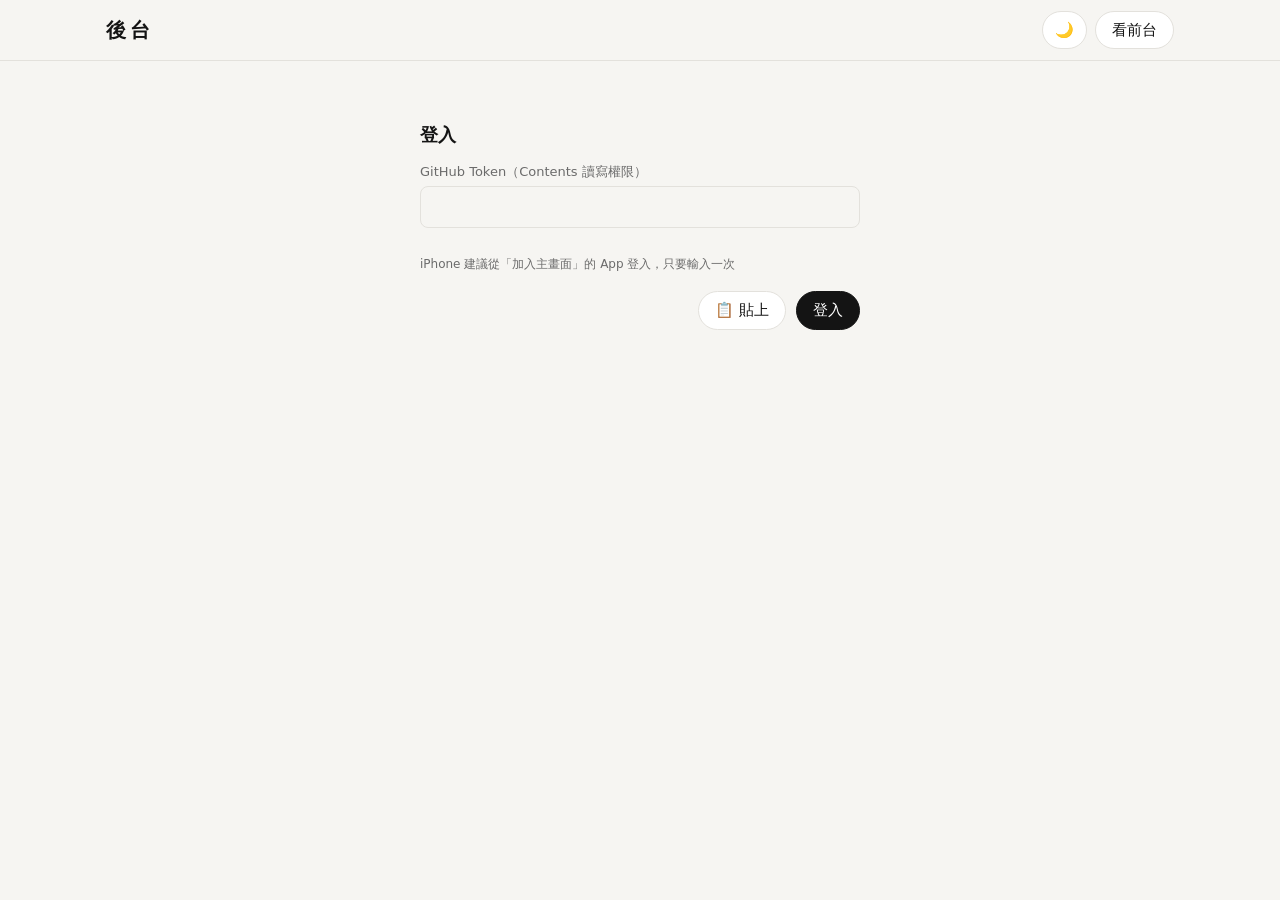
==== admin.html @ f92961e0 "後台設定加「複製 Token」按鈕，方便手機登入 Co-Authored-By: Claude Opus 5.5 <noreply@anthropic.com> Claude-Session: htt" ====
<!doctype html>
<html lang="zh-Hant"><head><meta charset="utf-8"><meta name="viewport" content="width=device-width,initial-scale=1">
<meta name="robots" content="noindex"><title>HYPE 後台</title>
<meta name="theme-color" content="#141414"><meta name="apple-mobile-web-app-capable" content="yes"><meta name="mobile-web-app-capable" content="yes"><meta name="apple-mobile-web-app-status-bar-style" content="black">
<meta name="apple-mobile-web-app-title" content="HYPE後台"><link rel="manifest" href="admin.webmanifest"><link rel="apple-touch-icon" href="admin-180.png"><link rel="icon" href="admin-192.png">
<script src="theme.js"></script><link rel="stylesheet" href="style.css"></head>
<body>
<header><div class="wrap">
  <div class="top"><h1>後台</h1>
    <div style="display:flex;gap:8px;flex-wrap:wrap;justify-content:flex-end"><button class="themeBtn" type="button">🌙</button><a class="btn" href="./" target="_blank">看前台</a><button id="setBtn" hidden>設定</button><button class="pri" id="addBtn" hidden>＋ 發布</button></div>
  </div>
  <div class="tabs" id="tabs" hidden><button data-tab="items" class="on">商品</button><button data-tab="brands">品牌</button><button data-tab="cats">分類</button><button data-tab="sales">銷售紀錄</button><span style="flex:1"></span><button id="csvItems">匯出商品 CSV</button></div>
</div></header>
<main class="wrap">
  <div id="login" class="dlg" style="max-width:480px;margin:40px auto" hidden>
    <h2>登入</h2>
    <label>GitHub Token（Contents 讀寫權限）</label><input id="tok" type="password" autocomplete="off">
    <div class="msg" id="lMsg"></div>
    <div style="font-size:12px;color:var(--mute);margin-top:6px">iPhone 建議從「加入主畫面」的 App 登入，只要輸入一次</div>
    <div class="row"><button type="button" id="pasteBtn">📋 貼上</button><button class="pri" id="loginBtn">登入</button></div>
  </div>
  <section id="pItems"><div class="grid" id="grid"></div><div class="empty" id="empty" hidden>還沒有商品，按「＋ 發布」</div></section>
  <section id="pBrands" hidden></section>
  <section id="pCats" hidden></section>
  <section id="pSales" hidden></section>
</main>
<div class="bar" id="bar" hidden><b id="selN"></b><button data-batch="available">可購買</button><button data-batch="reserved">保留中</button><button data-batch="sold">已售出</button><button data-batch="delete" class="danger">刪除</button><button data-batch="none">取消選取</button></div>

<dialog id="formDlg"><form class="dlg" id="form" method="dialog">
  <h2 id="formTitle">發布商品</h2>
  <label>品牌</label><input id="fBrand" list="brandList" required placeholder="例：Supreme"><datalist id="brandList"></datalist>
  <label>商品名稱</label><input id="fName" required>
  <div class="two">
    <div><label>大分類</label><select id="fGrp"></select></div>
    <div><label>小分類</label><select id="fCat"></select></div>
    <div><label>尺寸</label><input id="fSize" list="sizeList" placeholder="M / US 9 / F"><datalist id="sizeList"></datalist></div>
    <div><label>狀況</label><select id="fCond"></select></div>
    <div><label>狀態</label><select id="fStatus"><option value="available">可購買</option><option value="reserved">保留中</option><option value="sold">已售出</option></select></div>
    <div><label>售價 (NT$)</label><input id="fPrice" type="number" min="0" inputmode="numeric"></div>
    <div><label>原價（有填才顯示折扣）</label><input id="fOrig" type="number" min="0" inputmode="numeric"></div>
    <div><label>庫存數量</label><input id="fQty" type="number" min="0" inputmode="numeric" value="1"></div>
    <div><label>成本（加密，不公開）</label><input id="fCost" type="number" min="0" inputmode="numeric"></div>
  </div>
  <div id="costHint" style="font-size:12px;color:var(--mute)" hidden>到「銷售紀錄」解鎖後才能填成本</div>
  <label style="display:flex;gap:8px;align-items:center;color:var(--fg)"><input type="checkbox" id="fHidden"> 草稿（先不公開，前台看不到）</label>
  <label>描述</label><textarea id="fDesc" placeholder="尺寸細節、購入管道…"></textarea>
  <label>照片（拖曳或用 ← → 排序，第一張為封面）</label><label class="btn" for="fPhotos" style="display:inline-flex;color:var(--fg);margin:0;cursor:pointer">＋ 加照片</label><input id="fPhotos" type="file" accept="image/*" multiple hidden>
  <div class="thumbs" id="thumbs"></div>
  <div class="msg" id="fMsg"></div>
  <div class="row" id="editRow" hidden style="justify-content:flex-start"><button type="button" id="sellBtn">記錄成交</button><button type="button" id="igPost">IG 貼文圖</button><button type="button" id="dup">複製商品</button><button type="button" class="danger" id="del">刪除</button></div>
  <div class="row acts"><button type="button" id="cancel">取消</button><button class="pri" id="save" type="submit">發布</button></div>
</form></dialog>

<dialog id="saleDlg"><form class="dlg" id="saleForm" method="dialog">
  <h2>記錄成交</h2><div id="saleItem" style="font-weight:600"></div>
  <div class="two">
    <div><label>成交單價</label><input id="sPrice" type="number" min="0" required></div>
    <div><label>單件成本</label><input id="sCost" type="number" min="0"></div>
    <div><label>數量</label><input id="sQty" type="number" min="1" value="1" required></div>
    <div><label>日期</label><input id="sDate" type="date" required></div>
  </div>
  <label>買家</label><input id="sBuyer" placeholder="IG / 姓名">
  <label>備註</label><input id="sNote">
  <div class="msg" id="saleMsg"></div>
  <div class="row"><button type="button" id="saleCancel">取消</button><button class="pri" type="submit">儲存</button></div>
</form></dialog>

<dialog id="igDlg"><div class="dlg">
  <h2>IG 圖片</h2><div class="seg" id="igMode" style="margin-bottom:10px"><button type="button" data-m="post" class="on">貼文 4:5</button><button type="button" data-m="story">限動 9:16</button></div><img id="igImg" style="width:100%;max-height:55vh;object-fit:contain;background:#000;border-radius:8px;display:block" alt="">
  <label>文案</label><textarea id="igCap" style="min-height:120px"></textarea>
  <div class="row"><button type="button" id="igCopy">複製文案</button><a class="btn pri" id="igDl" download="post.jpg">下載圖片</a><button type="button" id="igClose">關閉</button></div>
</div></dialog>

<dialog id="sizeEdDlg"><div class="dlg">
  <h2 id="szTitle">尺寸表</h2>
  <div style="font-size:13px;color:var(--mute)">一行一列，用逗號分隔；第一行是標題。<button type="button" id="szTplC" style="padding:2px 10px;font-size:12px">衣服範本</button> <button type="button" id="szTplS" style="padding:2px 10px;font-size:12px">鞋子範本</button></div>
  <textarea id="szText" style="min-height:160px;font-family:ui-monospace,monospace;margin-top:8px"></textarea>
  <label>預覽</label><div id="szPrev" style="overflow-x:auto"></div>
  <div class="msg" id="szMsg"></div>
  <div class="row"><button type="button" id="szCancel">取消</button><button class="pri" id="szSave">儲存</button></div>
</div></dialog>

<dialog id="setDlg"><form class="dlg" id="setForm" method="dialog">
  <h2>網站設定</h2>
  <label>網站名稱</label><input id="sTitle">
  <label>公告橫幅（留空不顯示）</label><input id="sNotice" placeholder="例：本週新到貨！10/20–10/25 暫停出貨">
  <label>購物須知（# 開頭是標題，- 開頭是條列）<button type="button" id="infoTpl" style="padding:2px 10px;font-size:12px;margin-left:6px">套用範本</button></label><textarea id="sInfo" style="min-height:140px" placeholder="留空不顯示"></textarea>
  <label>IG 帳號（不含 @）</label><input id="sIg" placeholder="your_ig">
  <label>LINE（ID、@官方帳號 或 加好友連結）</label><input id="sLine" placeholder="@xxx 或 https://line.me/...">
  <label style="display:flex;gap:8px;align-items:center;color:var(--fg)"><input type="checkbox" id="sWm"> 上傳照片自動加浮水印</label>
  <label>浮水印文字（留空用 @IG帳號）</label><input id="sWmText">
  <label>下單表單：Google 表單「預先填入」連結（商品欄填 ITEM，留空不顯示下單）</label><input id="sForm" placeholder="https://docs.google.com/forms/d/e/.../viewform?usp=pp_url&entry.123=ITEM">
  <label>瀏覽統計 GoatCounter 代碼（<b>代碼</b>.goatcounter.com）</label><input id="sGc" placeholder="hypeshop">
  <div id="gcLink" style="font-size:13px;margin-top:4px"></div>
  <div class="msg" id="sMsg"></div>
  <label>手機登入用</label><div style="display:flex;gap:8px;align-items:center;flex-wrap:wrap"><button type="button" id="copyTok">📋 複製 Token</button><span style="font-size:12px;color:var(--mute)">複製後用 LINE 傳給自己，再貼到手機後台</span></div>
  <div class="row acts"><button type="button" id="logout">登出</button><button type="button" id="sCancel">取消</button><button class="pri" type="submit">儲存</button></div>
</form></dialog>

<script>
const OWNER="910618john",REPO="hype-shop",BRANCH="main",API=`https://api.github.com/repos/${OWNER}/${REPO}/contents/`;
const BASE=new URL("./",location.href).href;
const GROUPS=[{name:"衣服",subs:["上衣","襯衫","帽T / 衛衣","針織 / 毛衣","外套","褲子","短褲"]},{name:"鞋子",subs:["球鞋","靴子","拖鞋 / 涼鞋","皮鞋"]},{name:"飾品",subs:["項鍊","手環","戒指","耳環","手錶"]},{name:"包包",subs:["後背包","側背包","托特包","皮夾"]},{name:"配件",subs:["帽子","皮帶","襪子","其他"]}],CONDS=["全新未拆","全新","近全新","9成新","8成新","7成新以下"],NEWC=["全新未拆","全新"],SIZES=["XS","S","M","L","XL","XXL","F","US 7","US 8","US 9","US 10","US 11"];
const ST={available:"可購買",reserved:"保留中",sold:"已售出"};
const $=id=>document.getElementById(id);
const esc=s=>String(s??"").replace(/[&<>"']/g,c=>({"&":"&amp;","<":"&lt;",">":"&gt;",'"':"&quot;","'":"&#39;"}[c]));
const fmt=n=>n||n===0?"NT$ "+Number(n).toLocaleString():"";
const num=v=>v===""||v==null?null:Number(v);
const status=i=>i.status||(i.sold?"sold":"available");
const ls={get(k){try{return localStorage.getItem(k)||""}catch{return ""}},set(k,v){try{v?localStorage.setItem(k,v):localStorage.removeItem(k)}catch{}}};
let token=ls.get("gh_token"),data={site:{},items:[]},sha=null,editing=null,pending=[],sel=new Set(),tab="items";
let priv=null,privSha=null,privState="none",privKey=null,privSalt=null;

// ---------- GitHub ----------
async function gh(path,opt={}){
  const r=await fetch(API+path+(opt.method?"":"?ref="+BRANCH),{...opt,headers:{Authorization:"Bearer "+token,Accept:"application/vnd.github+json","Content-Type":"application/json"},cache:"no-store"});
  if(!r.ok){const e=new Error((await r.json().catch(()=>({}))).message||r.status);e.status=r.status;throw e}
  return r.json();
}
const bytesB64=b=>{let o="";for(let i=0;i<b.length;i+=8192)o+=String.fromCharCode(...b.subarray(i,i+8192));return btoa(o)};
const b64bytes=s=>Uint8Array.from(atob(s.replace(/\n/g,"")),c=>c.charCodeAt(0));
const b64utf8=s=>bytesB64(new TextEncoder().encode(s));
const utf8b64=s=>new TextDecoder().decode(b64bytes(s));
function blobB64(b){return new Promise(res=>{const r=new FileReader();r.onload=()=>res(r.result.split(",")[1]);r.readAsDataURL(b)})}
async function shaOf(path){try{return (await gh(path)).sha}catch{return null}}
async function putFile(path,content,msg){const s=await shaOf(path);return gh(path,{method:"PUT",body:JSON.stringify({message:msg,content,branch:BRANCH,...(s?{sha:s}:{})})})}
async function delFile(path){const s=await shaOf(path);if(s)await gh(path,{method:"DELETE",body:JSON.stringify({message:"刪除 "+path,sha:s,branch:BRANCH})}).catch(()=>{})}
const inUse=p=>data.items.some(i=>(i.photos||[]).includes(p))||Object.values(data.site.logos||{}).includes(p);
async function cleanup(paths){for(const p of paths)if(!inUse(p))await delFile(p)}

async function load(){const f=await gh("data.json");sha=f.sha;data=JSON.parse(utf8b64(f.content));data.site??={};data.items??=[];render()}
async function save(msg){
  try{const r=await gh("data.json",{method:"PUT",body:JSON.stringify({message:msg,content:b64utf8(JSON.stringify(data,null,2)),sha,branch:BRANCH})});sha=r.content.sha;render()}
  catch(e){if(e.status===409){await load();throw new Error("資料已被其他裝置更新，已重新載入，請再操作一次")}throw e}
}

// ---------- 加密的銷售資料 (private.json) ----------
async function deriveKey(pass,salt){const k=await crypto.subtle.importKey("raw",new TextEncoder().encode(pass),"PBKDF2",false,["deriveKey"]);
  return crypto.subtle.deriveKey({name:"PBKDF2",salt,iterations:200000,hash:"SHA-256"},k,{name:"AES-GCM",length:256},false,["encrypt","decrypt"])}
async function loadPriv(){
  try{const f=await gh("private.json");privSha=f.sha;const env=JSON.parse(utf8b64(f.content));privSalt=b64bytes(env.salt);privState="locked";window._env=env;
    const p=ls.get("hs_pass");if(p)await unlock(p,env).catch(()=>ls.set("hs_pass",""))}
  catch(e){if(e.status===404)privState="none";else throw e}
}
async function unlock(pass,env=window._env){
  const key=await deriveKey(pass,b64bytes(env.salt));
  const pt=await crypto.subtle.decrypt({name:"AES-GCM",iv:b64bytes(env.iv)},key,b64bytes(env.ct)).catch(()=>{throw new Error("密碼錯誤")});
  priv=JSON.parse(new TextDecoder().decode(pt));priv.costs??={};priv.sales??=[];privKey=key;privState="open";ls.set("hs_pass",pass);
}
async function savePriv(msg){
  const iv=crypto.getRandomValues(new Uint8Array(12)),ct=new Uint8Array(await crypto.subtle.encrypt({name:"AES-GCM",iv},privKey,new TextEncoder().encode(JSON.stringify(priv))));
  const env={v:1,salt:bytesB64(privSalt),iv:bytesB64(iv),ct:bytesB64(ct)};window._env=env;
  try{const r=await gh("private.json",{method:"PUT",body:JSON.stringify({message:msg,content:b64utf8(JSON.stringify(env)),branch:BRANCH,...(privSha?{sha:privSha}:{})})});privSha=r.content.sha}
  catch(e){if(e.status===409){await loadPriv();throw new Error("銷售資料已被其他裝置更新，已重新載入，請再操作一次")}throw e}
}
async function createPriv(pass){privSalt=crypto.getRandomValues(new Uint8Array(16));privKey=await deriveKey(pass,privSalt);priv={costs:{},sales:[]};privState="open";ls.set("hs_pass",pass);await savePriv("建立加密銷售資料")}

// ---------- 商品頁 (SEO + 分享預覽) / sitemap ----------
function productPage(i){
  const s=status(i),title=`${i.brand} ${i.name}`,siteT=data.site.title||"HYPE",url=BASE+"p/"+i.id+".html",img=i.photos?.[0]?BASE+i.photos[0]:"";
  const d=[s!=="available"?ST[s]:"",fmt(i.price),i.size,i.condition].filter(Boolean).join(" · ")+(i.desc?" — "+i.desc.slice(0,120):"");
  const ld={"@context":"https://schema.org","@type":"Product",name:title,brand:{"@type":"Brand",name:i.brand},image:(i.photos||[]).map(p=>BASE+p),description:i.desc||title,url,
    ...(i.price!=null?{offers:{"@type":"Offer",price:i.price,priceCurrency:"TWD",availability:"https://schema.org/"+(s==="sold"?"SoldOut":"InStock"),itemCondition:"https://schema.org/"+(NEWC.includes(i.condition)?"NewCondition":"UsedCondition"),url}}:{})};
  const go=`../#${i.id}`;
  return `<!doctype html><html lang="zh-Hant"><head><meta charset="utf-8"><meta name="viewport" content="width=device-width,initial-scale=1">
<title>${esc(title)} | ${esc(siteT)}</title><meta name="description" content="${esc(d)}"><link rel="canonical" href="${esc(url)}">
<meta property="og:title" content="${esc(title)}"><meta property="og:description" content="${esc(d)}"><meta property="og:type" content="product"><meta property="og:url" content="${esc(url)}">
${img?`<meta property="og:image" content="${esc(img)}"><meta name="twitter:card" content="summary_large_image">`:""}
<script type="application/ld+json">${JSON.stringify(ld).replace(/</g,"\\u003c")}<\/script><script src="../theme.js"><\/script><link rel="stylesheet" href="../style.css"></head>
<body><header><div class="wrap"><div class="top"><h1><a href="../" style="text-decoration:none">${esc(siteT)}</a></h1><span style="display:flex;gap:8px"><button class="themeBtn" type="button">🌙</button><a class="btn pri" href="${go}">查看 / 詢問</a></span></div></div></header>
<main class="wrap" style="max-width:640px;padding:20px 16px 60px"><div class="brand">${esc(i.brand)}${s!=="available"?` · <span style="color:var(--danger)">${ST[s]}</span>`:""}</div>
<h2 style="margin:4px 0">${esc(i.name)}</h2><div class="price">${fmt(i.price)}${i.origPrice>i.price?`<span class="orig">${fmt(i.origPrice)}</span>`:""}</div>
<div class="tags">${[i.condition,i.size,i.group,i.category].filter(Boolean).map(x=>`<span class="tag">${esc(x)}</span>`).join("")}</div>
<p class="desc">${esc(i.desc)}</p>${(i.photos||[]).map(p=>`<img src="../${esc(p)}" alt="${esc(title)}" loading="lazy" style="width:100%;border-radius:12px;margin-top:12px;display:block">`).join("")}
<div class="row" style="justify-content:flex-start"><a class="btn pri" href="${go}">查看 / 詢問</a><a class="btn" href="../">更多商品</a></div></main></body></html>`;
}
const writePage=i=>i.hidden?delFile("p/"+i.id+".html"):putFile("p/"+i.id+".html",b64utf8(productPage(i)),"商品頁："+i.name).catch(()=>{});
const writeSitemap=()=>putFile("sitemap.xml",b64utf8(`<?xml version="1.0" encoding="UTF-8"?>\n<urlset xmlns="http://www.sitemaps.org/schemas/sitemap/0.9">\n<url><loc>${BASE}</loc></url>\n${data.items.filter(i=>!i.hidden).map(i=>`<url><loc>${BASE}p/${i.id}.html</loc></url>`).join("\n")}\n</urlset>\n`),"更新 sitemap").catch(()=>{});

// ---------- 商品列表 ----------
function render(){
  const items=[...data.items].sort((a,b)=>(b.createdAt||0)-(a.createdAt||0));
  $("brandList").innerHTML=allBrands().map(b=>`<option value="${esc(b)}">`).join("");
  $("sizeList").innerHTML=[...new Set([...SIZES,...items.map(i=>i.size).filter(Boolean)])].map(s=>`<option value="${esc(s)}">`).join("");
  $("grid").innerHTML=items.map(i=>{const s=status(i);return `<div class="card${s==="sold"?" sold":""}" data-id="${esc(i.id)}">
    ${i.photos?.[0]?`<img class="ph" loading="lazy" src="${esc(i.photos[0])}" alt="">`:`<div class="ph"></div>`}
    <input type="checkbox" class="chk" data-chk="${esc(i.id)}"${sel.has(i.id)?" checked":""}>
    <div class="badges">${i.hidden?`<span class="badge" style="background:#6b6b6b">草稿</span>`:""}${s==="sold"?`<span class="badge">SOLD</span>`:s==="reserved"?`<span class="badge reserved">保留中</span>`:""}</div>
    <div class="meta"><div class="brand">${esc(i.brand)}</div><div class="name">${esc(i.name)}</div><div class="price">${fmt(i.price)}${i.qty>1?` <span class="stock">×${i.qty}</span>`:""}</div>
    <select data-st="${esc(i.id)}">${Object.entries(ST).map(([k,v])=>`<option value="${k}"${k===s?" selected":""}>${v}</option>`).join("")}</select></div></div>`}).join("");
  $("empty").hidden=items.length>0;
  for(const id of sel)if(!data.items.some(i=>i.id===id))sel.delete(id);
  $("bar").hidden=!sel.size||tab!=="items";$("selN").textContent=`已選 ${sel.size} 件`;
  if(tab==="sales")renderSales();if(tab==="brands")renderBrands();if(tab==="cats")renderCats();
}
$("grid").onclick=e=>{if(e.target.closest("select,.chk"))return;const c=e.target.closest(".card");if(c)openForm(data.items.find(i=>i.id===c.dataset.id))};
$("grid").onchange=async e=>{
  const c=e.target.closest("[data-chk]");if(c){c.checked?sel.add(c.dataset.chk):sel.delete(c.dataset.chk);render();return}
  const sl=e.target.closest("[data-st]");if(!sl)return;const it=data.items.find(i=>i.id===sl.dataset.st),old=status(it);
  sl.disabled=true;it.status=sl.value;delete it.sold;
  try{await save(ST[it.status]+"："+it.name);writePage(it)}catch(err){it.status=old;alert(err.message);render()}
};
$("bar").onclick=async e=>{
  const a=e.target.dataset.batch;if(!a)return;if(a==="none"){sel.clear();render();return}
  const list=data.items.filter(i=>sel.has(i.id));if(!list.length)return;
  if(a==="delete"){if(!confirm(`確定刪除 ${list.length} 件商品？`))return;data.items=data.items.filter(i=>!sel.has(i.id))}
  else list.forEach(i=>{i.status=a;delete i.sold});
  $("bar").querySelectorAll("button").forEach(b=>b.disabled=true);
  try{await save(`批次${a==="delete"?"刪除":ST[a]}：${list.length} 件`);sel.clear();render();
    if(a==="delete"){for(const i of list)await delFile("p/"+i.id+".html");await cleanup(list.flatMap(i=>i.photos||[]));await writeSitemap()}else for(const i of list)await writePage(i)}
  catch(err){alert(err.message);await load()}
  $("bar").querySelectorAll("button").forEach(b=>b.disabled=false);
};

// ---------- 商品表單 ----------
function openForm(it,asCopy=false){
  editing=asCopy?null:it||null;$("formTitle").textContent=asCopy?"複製商品":it?"編輯商品":"發布商品";$("save").textContent=editing?"儲存":"發布";$("editRow").hidden=!editing;
  const opt=(l,v)=>`<option value="">—</option>`+[...l,...(v&&!l.includes(v)?[v]:[])].map(c=>`<option value="${esc(c)}">${esc(c)}</option>`).join("");
  $("fGrp").innerHTML=opt(groups().map(g=>g.name),it?.group);$("fGrp").value=it?groupOf(it):"";fillSubs(it?.category);$("fCond").innerHTML=opt(CONDS,it?.condition);
  $("fBrand").value=it?.brand||"";$("fName").value=it?.name||"";$("fSize").value=asCopy?"":it?.size||"";
  $("fCond").value=it?.condition||"";$("fPrice").value=it?.price??"";$("fOrig").value=it?.origPrice??"";$("fQty").value=asCopy?1:it?.qty??1;
  $("fStatus").value=asCopy?"available":it?status(it):"available";$("fDesc").value=it?.desc||"";$("fHidden").checked=!!it?.hidden&&!asCopy;
  const open=privState==="open";$("fCost").disabled=!open;$("costHint").hidden=open;$("fCost").value=open&&it?priv.costs[it.id]??"":"";
  pending=(it?.photos||[]).map(p=>({path:p,url:p}));$("fPhotos").value="";$("fMsg").textContent=asCopy?"已複製，請修改尺寸等資料後發布":"";drawThumbs();
  if(!$("formDlg").open)$("formDlg").showModal();
}
function drawThumbs(){$("thumbs").innerHTML=pending.map((p,k)=>`<div draggable="true" data-k="${k}"><img src="${esc(p.url)}">${k===0?`<span class="cover">封面</span>`:""}<b data-x="${k}">×</b><div class="ctl"><i data-m="${k},-1">←</i><i data-m="${k},1">→</i></div></div>`).join("")}
function move(from,to){if(to<0||to>=pending.length||from===to)return;pending.splice(to,0,pending.splice(from,1)[0]);drawThumbs()}
$("thumbs").onclick=e=>{const x=e.target.dataset.x,m=e.target.dataset.m;if(x!=null){pending.splice(+x,1);drawThumbs()}if(m){const[k,d]=m.split(",").map(Number);move(k,k+d)}};
let dragK=null;
$("thumbs").ondragstart=e=>{const d=e.target.closest("[data-k]");if(d){dragK=+d.dataset.k;d.classList.add("drag")}};
$("thumbs").ondragover=e=>e.preventDefault();
$("thumbs").ondrop=e=>{e.preventDefault();const d=e.target.closest("[data-k]");if(d&&dragK!=null)move(dragK,+d.dataset.k);dragK=null};
$("thumbs").ondragend=()=>{dragK=null;drawThumbs()};
$("addBtn").onclick=()=>openForm();
$("cancel").onclick=()=>$("formDlg").close();
$("dup").onclick=()=>openForm(editing,true);

function shrink(file,{max=1600,type="image/jpeg",wm=""}={}){return new Promise(res=>{
  const img=new Image(),u=URL.createObjectURL(file);
  img.onload=()=>{const s=Math.min(1,max/Math.max(img.width,img.height)),c=document.createElement("canvas"),x=c.getContext("2d");
    c.width=Math.round(img.width*s);c.height=Math.round(img.height*s);x.drawImage(img,0,0,c.width,c.height);
    if(wm){const f=Math.max(16,Math.round(c.width*0.035));x.font=`700 ${f}px system-ui,sans-serif`;x.textAlign="center";x.textBaseline="bottom";
      x.shadowColor="rgba(0,0,0,.6)";x.shadowBlur=f/4;x.fillStyle="rgba(255,255,255,.85)";x.fillText(wm,c.width/2,c.height-f*.6)}
    URL.revokeObjectURL(u);c.toBlob(b=>res(b),type,.85)};
  img.onerror=()=>{URL.revokeObjectURL(u);res(null)};img.src=u;})}
const wmText=()=>data.site.watermark===false?"":(data.site.wmText||(data.site.ig?"@"+data.site.ig:""));
async function uploadImg(blob,prefix,ext){const path=`img/${prefix}${Date.now()}-${Math.random().toString(36).slice(2,8)}.${ext}`;
  await gh(path,{method:"PUT",body:JSON.stringify({message:"上傳圖片",content:await blobB64(blob),branch:BRANCH})});return path}

$("fPhotos").onchange=async e=>{
  const files=[...e.target.files];if(!files.length)return;$("save").disabled=true;let n=0;
  for(const f of files){
    $("fMsg").textContent=`上傳中 ${++n}/${files.length}…`;
    const b=await shrink(f,{wm:wmText()});if(!b){$("fMsg").textContent="無法讀取：「"+f.name+"」";continue}
    try{const path=await uploadImg(b,"","jpg");pending.push({path,url:URL.createObjectURL(b)});drawThumbs()}
    catch(err){$("fMsg").textContent="上傳失敗："+err.message}
  }
  if($("fMsg").textContent.startsWith("上傳中"))$("fMsg").textContent="";$("save").disabled=false;e.target.value="";
};

$("form").onsubmit=async e=>{
  e.preventDefault();
  const v={brand:$("fBrand").value.trim(),name:$("fName").value.trim(),group:$("fGrp").value,category:$("fCat").value,size:$("fSize").value.trim(),condition:$("fCond").value,
    price:num($("fPrice").value),origPrice:num($("fOrig").value),qty:num($("fQty").value)??1,status:$("fStatus").value,desc:$("fDesc").value.trim(),photos:pending.map(p=>p.path),hidden:$("fHidden").checked};
  if(!v.brand||!v.name)return;$("save").disabled=true;$("fMsg").textContent="儲存中…";
  const removed=(editing?.photos||[]).filter(p=>!v.photos.includes(p)),isNewItem=!editing,wasHidden=!!editing?.hidden;let it=editing;
  try{
    if(it){Object.assign(it,v);delete it.sold}else{it={id:Date.now().toString(36),createdAt:Date.now(),...v};data.items.push(it)}
    data.site.brands=allBrands();
    await save((editing?"編輯：":"發布：")+v.name);
    if(privState==="open"){const c=num($("fCost").value);if((priv.costs[it.id]??null)!==c){c==null?delete priv.costs[it.id]:priv.costs[it.id]=c;await savePriv("更新成本")}}
    $("formDlg").close();await writePage(it);if(isNewItem||wasHidden!==!!it.hidden)await writeSitemap();await cleanup(removed);
  }catch(err){$("fMsg").textContent="儲存失敗："+err.message}
  $("save").disabled=false;
};
$("del").onclick=async()=>{
  if(!editing||!confirm("確定刪除「"+editing.name+"」？"))return;
  const it=editing;data.items=data.items.filter(i=>i!==it);
  try{await save("刪除："+it.name);$("formDlg").close();await delFile("p/"+it.id+".html");await cleanup(it.photos||[]);await writeSitemap()}
  catch(err){data.items.push(it);$("fMsg").textContent="刪除失敗："+err.message}
};

// ---------- 記錄成交 ----------
let saleFor=null;
$("sellBtn").onclick=()=>{
  if(privState!=="open"){alert("請先到「銷售紀錄」"+(privState==="none"?"設定密碼":"輸入密碼解鎖"));$("formDlg").close();setTab("sales");return}
  saleFor=editing;$("saleItem").textContent=`${saleFor.brand} ${saleFor.name}${saleFor.size?" / "+saleFor.size:""}`;
  $("sPrice").value=saleFor.price??"";$("sCost").value=priv.costs[saleFor.id]??"";$("sQty").value=1;$("sQty").max=Math.max(1,saleFor.qty??1);
  $("sDate").value=new Date(Date.now()-new Date().getTimezoneOffset()*6e4).toISOString().slice(0,10);$("sBuyer").value=$("sNote").value="";$("saleMsg").textContent="";$("saleDlg").showModal();
};
$("saleCancel").onclick=()=>$("saleDlg").close();
$("saleForm").onsubmit=async e=>{
  e.preventDefault();const it=saleFor,q=Math.max(1,num($("sQty").value)||1);
  const rec={id:Date.now().toString(36),itemId:it.id,brand:it.brand,name:it.name,size:it.size||"",qty:q,price:num($("sPrice").value)||0,cost:num($("sCost").value),date:$("sDate").value,buyer:$("sBuyer").value.trim(),note:$("sNote").value.trim()};
  try{priv.sales.push(rec);if(rec.cost!=null&&priv.costs[it.id]==null)priv.costs[it.id]=rec.cost;await savePriv("成交："+it.name)}
  catch(err){priv.sales.pop();$("saleMsg").textContent=err.message;return}
  it.qty=Math.max(0,(it.qty??1)-q);if(it.qty===0){it.status="sold";delete it.sold}
  try{await save("成交："+it.name);await writePage(it)}catch(err){alert("成交已記錄，但更新庫存失敗："+err.message)}
  $("saleDlg").close();$("formDlg").close();
};

// ---------- 銷售紀錄頁 ----------
function setTab(t){tab=t;$("tabs").querySelectorAll("[data-tab]").forEach(b=>b.classList.toggle("on",b.dataset.tab===t));$("pItems").hidden=t!=="items";$("pBrands").hidden=t!=="brands";$("pCats").hidden=t!=="cats";$("pSales").hidden=t!=="sales";render()}
$("tabs").onclick=e=>{const t=e.target.dataset.tab;if(t)setTab(t)};
function renderSales(){
  const P=$("pSales");
  if(privState==="none"){P.innerHTML=`<div class="panel" style="max-width:480px"><h2 style="margin-top:0">設定銷售紀錄密碼</h2><p style="color:var(--mute);font-size:14px">成本、成交價、買家資料會用這組密碼加密後才存到 GitHub。<b>忘記密碼就無法打開</b>，請記好。</p>
    <label>密碼</label><input type="password" id="pw1"><label>再輸入一次</label><input type="password" id="pw2"><div class="msg" id="pwMsg"></div><div class="row"><button class="pri" id="pwSet">建立</button></div></div>`;
    $("pwSet").onclick=async()=>{const a=$("pw1").value,b=$("pw2").value;if(a.length<6)return $("pwMsg").textContent="至少 6 個字";if(a!==b)return $("pwMsg").textContent="兩次密碼不同";
      $("pwSet").disabled=true;try{await createPriv(a);render()}catch(err){$("pwMsg").textContent=err.message;$("pwSet").disabled=false}};return}
  if(privState==="locked"){P.innerHTML=`<div class="panel" style="max-width:480px"><h2 style="margin-top:0">解鎖銷售紀錄</h2><label>密碼</label><input type="password" id="pw1"><div class="msg" id="pwMsg"></div><div class="row"><button class="pri" id="pwGo">解鎖</button></div></div>`;
    $("pwGo").onclick=async()=>{try{await unlock($("pw1").value);render()}catch(err){$("pwMsg").textContent=err.message}};return}
  const S=[...priv.sales].sort((a,b)=>b.date.localeCompare(a.date)||b.id.localeCompare(a.id));
  const rev=s=>s.price*s.qty,cost=s=>(s.cost??0)*s.qty,mon=new Date().toISOString().slice(0,7);
  const sum=l=>({n:l.reduce((a,s)=>a+s.qty,0),r:l.reduce((a,s)=>a+rev(s),0),c:l.reduce((a,s)=>a+cost(s),0)});
  const m=sum(S.filter(s=>s.date.startsWith(mon))),all=sum(S),byM={};S.forEach(s=>(byM[s.date.slice(0,7)]??=[]).push(s));
  const stock=data.items.filter(i=>status(i)!=="sold").reduce((a,i)=>a+(priv.costs[i.id]??0)*(i.qty??1),0);
  P.innerHTML=`<div class="stats">
    <div class="stat"><span>本月營收</span><b>${fmt(m.r)}</b></div><div class="stat"><span>本月利潤</span><b>${fmt(m.r-m.c)}</b></div><div class="stat"><span>本月售出</span><b>${m.n} 件</b></div>
    <div class="stat"><span>累計營收</span><b>${fmt(all.r)}</b></div><div class="stat"><span>累計利潤</span><b>${fmt(all.r-all.c)}</b></div><div class="stat"><span>庫存成本</span><b>${fmt(stock)}</b></div></div>
    <div class="panel chart" id="chM"></div><div class="panel chart" id="chB"></div>
    <div class="panel"><b>每月統計</b><table><tr><th>月份</th><th class="n">件數</th><th class="n">營收</th><th class="n">成本</th><th class="n">利潤</th><th class="n">利潤率</th></tr>
    ${Object.keys(byM).sort().reverse().map(k=>{const x=sum(byM[k]);return `<tr><td>${k}</td><td class="n">${x.n}</td><td class="n">${fmt(x.r)}</td><td class="n">${fmt(x.c)}</td><td class="n">${fmt(x.r-x.c)}</td><td class="n">${x.r?Math.round((x.r-x.c)/x.r*100):0}%</td></tr>`}).join("")||`<tr><td colspan="6" style="color:var(--mute)">還沒有成交紀錄（在商品編輯頁按「記錄成交」）</td></tr>`}</table></div>
    <div class="panel"><div style="display:flex;justify-content:space-between;align-items:center"><b>成交明細</b><span><button id="csvSales">匯出 CSV</button> <button id="lock">鎖定</button></span></div>
    <table><tr><th>日期</th><th>商品</th><th class="n">數量</th><th class="n">成交</th><th class="n">成本</th><th class="n">利潤</th><th>買家</th><th></th></tr>
    ${S.map(s=>`<tr><td>${esc(s.date)}</td><td>${esc(s.brand+" "+s.name)}${s.size?" / "+esc(s.size):""}${s.note?`<div style="font-size:12px;color:var(--mute)">${esc(s.note)}</div>`:""}</td><td class="n">${s.qty}</td><td class="n">${fmt(rev(s))}</td><td class="n">${s.cost!=null?fmt(cost(s)):"—"}</td><td class="n">${s.cost!=null?fmt(rev(s)-cost(s)):"—"}</td><td>${esc(s.buyer)}</td><td><button class="danger" data-rmsale="${esc(s.id)}" style="padding:3px 10px">刪</button></td></tr>`).join("")}</table></div>`;
  drawCharts(S,rev,cost);
  $("csvSales").onclick=()=>csv("sales",[["日期","品牌","商品","尺寸","數量","成交單價","單件成本","營收","利潤","買家","備註"],...S.map(s=>[s.date,s.brand,s.name,s.size,s.qty,s.price,s.cost??"",rev(s),s.cost!=null?rev(s)-cost(s):"",s.buyer,s.note])]);
  $("lock").onclick=()=>{ls.set("hs_pass","");priv=null;privKey=null;privState="locked";render()};
  P.querySelectorAll("[data-rmsale]").forEach(b=>b.onclick=async()=>{if(!confirm("刪除這筆成交紀錄？（不會改回庫存）"))return;const old=priv.sales;priv.sales=priv.sales.filter(s=>s.id!==b.dataset.rmsale);
    try{await savePriv("刪除成交紀錄");render()}catch(err){priv.sales=old;alert(err.message)}});
}

// ---------- 銷售圖表 ----------
const kfmt=n=>Math.abs(n)>=1e4?(n/1e4).toFixed(Math.abs(n)>=1e5?0:1)+"萬":Number(n).toLocaleString();
function tipOn(box,el,html){let t=box.querySelector(".tip");if(!t){t=document.createElement("div");t.className="tip";box.append(t)}
  el.onmouseenter=el.onclick=e=>{t.innerHTML=html;t.hidden=false;const b=box.getBoundingClientRect(),r=el.getBoundingClientRect();t.style.left=Math.min(b.width-t.offsetWidth-4,Math.max(4,r.left-b.left+r.width/2-t.offsetWidth/2))+"px";t.style.top=Math.max(4,r.top-b.top-t.offsetHeight-6)+"px"};
  el.onmouseleave=()=>{t.hidden=true}}
function drawCharts(S,rev,cost){
  const box=$("chM"),bb=$("chB");if(!S.length){box.hidden=bb.hidden=true;return}box.hidden=bb.hidden=false;
  // 每月營收 / 利潤（最近 12 個月）
  const now=new Date(),ms=[];for(let k=11;k>=0;k--){const d=new Date(now.getFullYear(),now.getMonth()-k,1);ms.push(d.getFullYear()+"-"+String(d.getMonth()+1).padStart(2,"0"))}
  const first=S.map(s=>s.date.slice(0,7)).sort()[0],M=ms.filter((m,k)=>m>=first||k>=6);
  const v=M.map(m=>{const l=S.filter(s=>s.date.startsWith(m)),r=l.reduce((a,s)=>a+rev(s),0),c=l.reduce((a,s)=>a+cost(s),0);return{m,r,p:r-c,n:l.reduce((a,s)=>a+s.qty,0)}});
  const W=640,H=220,L=44,B=24,T=10,mx=Math.max(1,...v.map(x=>Math.max(x.r,x.p))),mn=Math.min(0,...v.map(x=>x.p));
  const nice=x=>{const e=10**Math.floor(Math.log10(x)),f=x/e;return (f<=1?1:f<=2?2:f<=5?5:10)*e},step=nice((mx-mn)/4),top=Math.ceil(mx/step)*step,bot=Math.floor(mn/step)*step;
  const y=val=>T+(top-val)/(top-bot)*(H-T-B),cw=(W-L)/M.length,bw=Math.min(18,(cw-10)/2);
  let g="";for(let t=bot;t<=top+1e-9;t+=step)g+=`<line x1="${L}" x2="${W}" y1="${y(t)}" y2="${y(t)}" class="${t===0?"base":"grid"}"/><text x="${L-6}" y="${y(t)+4}" class="ax" text-anchor="end">${kfmt(t)}</text>`;
  const bar=(x,val,cls)=>{const y0=y(0),y1=y(val),h=Math.abs(y1-y0);if(!h)return "";const r=Math.min(4,h,bw/2);
    return val>=0?`<path class="${cls}" d="M${x},${y0}V${y1+r}Q${x},${y1} ${x+r},${y1}H${x+bw-r}Q${x+bw},${y1} ${x+bw},${y1+r}V${y0}Z"/>`:`<path class="${cls}" d="M${x},${y0}V${y1-r}Q${x},${y1} ${x+r},${y1}H${x+bw-r}Q${x+bw},${y1} ${x+bw},${y1-r}V${y0}Z"/>`};
  v.forEach((d,k)=>{const cx=L+cw*k+cw/2;g+=bar(cx-bw-1,d.r,"s1")+bar(cx+1,d.p,"s2")+`<text x="${cx}" y="${H-6}" class="ax" text-anchor="middle">${+d.m.slice(5)}月</text><rect class="hit" data-k="${k}" x="${L+cw*k}" y="${T}" width="${cw}" height="${H-T-B}"/>`});
  box.innerHTML=`<div class="chhead"><b>每月營收與利潤</b><span class="lg"><i class="s1"></i>營收 <i class="s2"></i>利潤</span></div><svg viewBox="0 0 ${W} ${H}" role="img" aria-label="每月營收與利潤長條圖">${g}</svg>`;
  box.querySelectorAll(".hit").forEach(h=>{const d=v[+h.dataset.k];tipOn(box,h,`<b>${d.m}</b><br>營收 ${fmt(d.r)}<br>利潤 ${fmt(d.p)}<br>售出 ${d.n} 件`)});
  // 品牌營收排行
  const by={};S.forEach(s=>{const o=by[s.brand]??={r:0,p:0,n:0};o.r+=rev(s);o.p+=rev(s)-cost(s);o.n+=s.qty});
  const R=Object.entries(by).sort((a,b)=>b[1].r-a[1].r).slice(0,8),bm=Math.max(1,...R.map(x=>x[1].r)),rh=30,BW=W-130-90;
  let h="";R.forEach(([b,o],k)=>{const yy=k*rh+6,w=Math.max(2,o.r/bm*BW);h+=`<text x="122" y="${yy+15}" class="lb" text-anchor="end">${esc(b.length>12?b.slice(0,11)+"…":b)}</text>
    <path class="s1" d="M130,${yy}H${130+w-4}Q${130+w},${yy} ${130+w},${yy+4}V${yy+14}Q${130+w},${yy+18} ${130+w-4},${yy+18}H130Z"/><text x="${130+w+6}" y="${yy+14}" class="lb">${fmt(o.r)}</text>
    <rect class="hit" data-b="${k}" x="0" y="${yy-4}" width="${W}" height="${rh}"/>`});
  bb.innerHTML=`<div class="chhead"><b>品牌營收排行</b></div><svg viewBox="0 0 ${W} ${R.length*rh+8}" role="img" aria-label="品牌營收排行">${h}</svg>`;
  bb.querySelectorAll(".hit").forEach(x=>{const[b,o]=R[+x.dataset.b];tipOn(bb,x,`<b>${esc(b)}</b><br>營收 ${fmt(o.r)}<br>利潤 ${fmt(o.p)}<br>售出 ${o.n} 件`)});
}

// ---------- CSV ----------
function csv(name,rows){
  const t="\ufeff"+rows.map(r=>r.map(v=>{v=String(v??"");return /[",\n]/.test(v)?`"${v.replace(/"/g,'""')}"`:v}).join(",")).join("\r\n");
  const a=document.createElement("a");a.href=URL.createObjectURL(new Blob([t],{type:"text/csv"}));a.download=`${name}-${new Date().toISOString().slice(0,10)}.csv`;a.click();setTimeout(()=>URL.revokeObjectURL(a.href),1000);
}
$("csvItems").onclick=()=>{const o=privState==="open";csv("items",[["ID","品牌","商品","大分類","小分類","尺寸","狀況","狀態","售價","原價","庫存",...(o?["成本"]:[]),"上架日期","照片數","連結"],
  ...data.items.map(i=>[i.id,i.brand,i.name,groupOf(i),i.category,i.size,i.condition,ST[status(i)],i.price??"",i.origPrice??"",i.qty??1,...(o?[priv.costs[i.id]??""]:[]),new Date(i.createdAt||0).toISOString().slice(0,10),(i.photos||[]).length,BASE+"p/"+i.id+".html"])])};

// ---------- IG 貼文圖 ----------
function loadImg(src){return new Promise((res,rej)=>{const i=new Image();i.onload=()=>res(i);i.onerror=rej;i.src=src})}
let igMode="post";
async function drawIg(it){
  const story=igMode==="story",W=1080,H=story?1920:1350,PY=story?200:0,PH=story?1250:1080,c=document.createElement("canvas"),x=c.getContext("2d");c.width=W;c.height=H;
  x.fillStyle=story?"#141414":"#fff";x.fillRect(0,0,W,H);
  const src=pending[0]?.url;if(src){try{const im=await loadImg(src),s=Math.max(W/im.width,PH/im.height);x.save();x.beginPath();x.rect(0,PY,W,PH);x.clip();x.drawImage(im,(W-im.width*s)/2,PY+(PH-im.height*s)/2,im.width*s,im.height*s);x.restore()}catch{}}
  const fontN="system-ui,'PingFang TC','Noto Sans TC',sans-serif",clip=(t,w)=>{let n=t;while(x.measureText(n).width>w&&n.length>1)n=n.slice(0,-1);return n===t?n:n+"…"};
  const s=status(it);if(s!=="available"){x.fillStyle=s==="sold"?"#b3261e":"#d98a00";x.fillRect(40,PY+40,s==="sold"?190:220,64);x.fillStyle="#fff";x.font=`800 36px ${fontN}`;x.textBaseline="middle";x.textAlign="left";x.fillText(s==="sold"?"SOLD":"保留中",62,PY+74)}
  x.textBaseline="alphabetic";x.textAlign="left";
  if(story){
    x.fillStyle="#fff";x.textAlign="center";x.font=`800 44px ${fontN}`;x.fillText((data.site.title||"HYPE").split("").join(" "),W/2,125);
    const Y=PY+PH;x.textAlign="left";x.fillStyle="#9a9a9a";x.font=`700 38px ${fontN}`;x.fillText(it.brand.toUpperCase(),64,Y+90);
    x.fillStyle="#fff";x.font=`700 60px ${fontN}`;x.fillText(clip(it.name,W-128),64,Y+170);
    x.font=`800 72px ${fontN}`;x.fillText(fmt(it.price),64,Y+270);
    if(it.origPrice>it.price){const w=x.measureText(fmt(it.price)).width,o=fmt(it.origPrice);x.fillStyle="#9a9a9a";x.font=`400 40px ${fontN}`;x.fillText(o,64+w+28,Y+266);x.fillRect(64+w+28,Y+252,x.measureText(o).width,3)}
    x.fillStyle="#9a9a9a";x.font=`600 36px ${fontN}`;x.fillText([it.size&&"尺寸 "+it.size,it.condition].filter(Boolean).join(" · "),64,Y+335);
    if(data.site.ig){x.textAlign="center";x.fillStyle="#fff";x.font=`700 40px ${fontN}`;x.fillText("私訊 @"+data.site.ig,W/2,H-80)}
  }else{
    x.fillStyle="#141414";x.fillRect(0,1080,W,270);
    x.fillStyle="#9a9a9a";x.font=`700 34px ${fontN}`;x.fillText(it.brand.toUpperCase(),56,1146);
    x.fillStyle="#fff";x.font=`700 50px ${fontN}`;x.fillText(clip(it.name,W-112-300),56,1214);
    x.font=`800 56px ${fontN}`;x.fillText(fmt(it.price),56,1300);
    if(it.origPrice>it.price){const w=x.measureText(fmt(it.price)).width,o=fmt(it.origPrice);x.fillStyle="#9a9a9a";x.font=`400 34px ${fontN}`;x.fillText(o,56+w+24,1298);x.fillRect(56+w+24,1286,x.measureText(o).width,3)}
    x.textAlign="right";x.fillStyle="#9a9a9a";x.font=`600 32px ${fontN}`;x.fillText([it.size,it.condition].filter(Boolean).join(" · "),W-56,1214);
    if(data.site.ig){x.fillStyle="#fff";x.font=`700 32px ${fontN}`;x.fillText("@"+data.site.ig,W-56,1300)}
  }
  const url=c.toDataURL("image/jpeg",.9);$("igImg").src=url;$("igDl").href=url;$("igDl").download=`${it.brand}-${it.name}-${story?"story":"post"}.jpg`.replace(/[\\/:*?"<>|\s]+/g,"_");
  $("igMode").querySelectorAll("button").forEach(b=>b.classList.toggle("on",b.dataset.m===igMode));
}
$("igMode").onclick=e=>{const b=e.target.closest("[data-m]");if(b&&editing){igMode=b.dataset.m;drawIg(editing)}};
$("igPost").onclick=async()=>{
  const it=editing;if(!it)return;await drawIg(it);
  const tag=v=>"#"+String(v).replace(/[\s#]+/g,"");
  $("igCap").value=`${it.brand} ${it.name}\n${[it.size&&"尺寸 "+it.size,it.condition].filter(Boolean).join("｜")}\n💰 ${fmt(it.price)}${it.origPrice>it.price?`（原價 ${fmt(it.origPrice)}）`:""}\n${it.desc?"\n"+it.desc+"\n":""}\n📩 私訊詢問｜商品連結在主頁\n🔗 ${BASE}p/${it.id}.html\n\n${[tag(it.brand),it.group&&tag(it.group),it.category&&tag(it.category),"#潮流","#精品","#正品","#二手精品","#streetwear"].filter(Boolean).join(" ")}`;
  $("igDlg").showModal();
};
$("igCopy").onclick=async()=>{try{await navigator.clipboard.writeText($("igCap").value);$("igCopy").textContent="已複製 ✓"}catch{$("igCap").select()}setTimeout(()=>$("igCopy").textContent="複製文案",1500)};
$("igClose").onclick=()=>$("igDlg").close();

// ---------- 品牌管理 ----------
function allBrands(){const l=[...(data.site.brands||[])];for(const i of data.items)if(i.brand&&!l.includes(i.brand))l.push(i.brand);return l}
function renderBrands(){
  const L=allBrands(),logos=data.site.logos||{},cnt=b=>data.items.filter(i=>i.brand===b).length;
  $("pBrands").innerHTML=`<div class="panel" style="max-width:640px">
    <div style="display:flex;gap:8px"><input id="newBrand" placeholder="新品牌名稱，例：Stüssy"><button class="pri" id="addBrand" style="flex:none">＋ 新增</button></div>
    <div class="msg" id="bMsg"></div>
    ${L.length?L.map((b,k)=>`<div style="display:flex;align-items:center;gap:8px;padding:10px 0;border-top:1px solid var(--line)">
      <div class="logo" style="width:52px;padding:4px;cursor:default;flex:none">${logos[b]?`<img src="${esc(logos[b])}" style="max-width:90%;max-height:90%">`:`<span style="font-size:10px;color:var(--mute)">無Logo</span>`}</div>
      <div style="flex:1;min-width:0"><b>${esc(b)}</b><div style="font-size:12px;color:var(--mute)">${cnt(b)} 件商品${cnt(b)?"":"（前台不顯示）"}</div></div>
      <button data-bmv="${k},-1" ${k?"":"disabled"} style="padding:6px 10px">↑</button><button data-bmv="${k},1" ${k<L.length-1?"":"disabled"} style="padding:6px 10px">↓</button>
      <select data-bact="${k}" style="width:auto;padding:6px 8px"><option value="">更多</option><option value="logo">上傳 Logo</option>${logos[b]?`<option value="rmlogo">移除 Logo</option>`:""}<option value="rename">改名</option><option value="del">刪除</option></select>
    </div>`).join(""):`<div style="color:var(--mute);padding:20px 0">還沒有品牌，從上面新增</div>`}
    <div style="font-size:12px;color:var(--mute);margin-top:8px">順序就是前台品牌按鈕和 Logo 牆的順序。</div></div>`;
  const msg=t=>{$("bMsg").textContent=t};
  const commit=async(m,after)=>{try{msg("儲存中…");await save(m);msg("");if(after)await after()}catch(err){msg(err.message);await load()}};
  $("addBrand").onclick=()=>{const n=$("newBrand").value.trim();if(!n)return;if(L.some(b=>b.toLowerCase()===n.toLowerCase()))return msg("已經有這個品牌");data.site.brands=[...L,n];commit("新增品牌："+n)};
  $("newBrand").onkeydown=e=>{if(e.key==="Enter"){e.preventDefault();$("addBrand").click()}};
  $("pBrands").querySelectorAll("[data-bmv]").forEach(x=>x.onclick=()=>{const[k,d]=x.dataset.bmv.split(",").map(Number);const l=[...L];[l[k],l[k+d]]=[l[k+d],l[k]];data.site.brands=l;commit("調整品牌順序")});
  $("pBrands").querySelectorAll("[data-bact]").forEach(x=>x.onchange=async()=>{
    const b=L[+x.dataset.bact],a=x.value;x.value="";
    if(a==="logo"){const inp=document.createElement("input");inp.type="file";inp.accept="image/*";inp.onchange=async()=>{const f=inp.files[0];if(!f)return;msg("上傳 Logo 中…");
      try{const old=logos[b],blob=await shrink(f,{max:400,type:"image/png"});data.site.logos={...logos,[b]:await uploadImg(blob,"logo-","png")};await commit("品牌 Logo："+b,()=>old&&cleanup([old]))}catch(err){msg("上傳失敗："+err.message)}};inp.click()}
    if(a==="rmlogo"){const old=logos[b];const l={...logos};delete l[b];data.site.logos=l;commit("移除 Logo："+b,()=>cleanup([old]))}
    if(a==="rename"){const n=(prompt("新的品牌名稱",b)||"").trim();if(!n||n===b)return;if(L.some(x=>x!==b&&x.toLowerCase()===n.toLowerCase()))return msg("已經有這個品牌");
      const hit=data.items.filter(i=>i.brand===b);hit.forEach(i=>i.brand=n);data.site.brands=L.map(x=>x===b?n:x);
      if(logos[b]){const l={...logos,[n]:logos[b]};delete l[b];data.site.logos=l}
      commit(`品牌改名：${b} → ${n}`,async()=>{for(const i of hit)await writePage(i)})}
    if(a==="del"){if(cnt(b))return msg(`「${b}」還有 ${cnt(b)} 件商品，請先改品牌或刪除商品`);if(!confirm(`刪除品牌「${b}」？`))return;
      const old=logos[b],l={...logos};delete l[b];data.site.logos=l;data.site.brands=L.filter(x=>x!==b);commit("刪除品牌："+b,()=>old&&cleanup([old]))}
  });
}

// ---------- 分類管理（大分類 > 小分類） ----------
const groups=()=>data.site.groups||GROUPS;
function groupOf(i){const g=groups();return i.group&&g.some(x=>x.name===i.group)?i.group:g.find(x=>x.subs.includes(i.category))?.name||""}
function fillSubs(v){const g=groups().find(x=>x.name===$("fGrp").value),l=g?g.subs:[];
  $("fCat").innerHTML=`<option value="">—</option>`+[...l,...(v&&!l.includes(v)?[v]:[])].map(c=>`<option value="${esc(c)}">${esc(c)}</option>`).join("");$("fCat").value=v||"";$("fCat").disabled=!g}
$("fGrp").onchange=()=>fillSubs("");
function renderCats(){
  const G=JSON.parse(JSON.stringify(groups())),gc=n=>data.items.filter(i=>groupOf(i)===n).length,sc=(g,c)=>data.items.filter(i=>i.category===c&&groupOf(i)===g).length;
  $("pCats").innerHTML=`<div class="panel" style="max-width:680px">
    <div style="display:flex;gap:8px"><input id="newGrp" placeholder="新大分類，例：古著、聯名"><button class="pri" id="addGrp" style="flex:none">＋ 大分類</button></div>
    <div class="msg" id="cMsg"></div>
    ${G.map((g,k)=>`<div style="padding:12px 0;border-top:1px solid var(--line)">
      <div style="display:flex;align-items:center;gap:8px"><div style="flex:1;min-width:0"><b style="font-size:16px">${esc(g.name)}</b> <span style="font-size:12px;color:var(--mute)">${gc(g.name)} 件</span></div>
      <button data-gmv="${k},-1" ${k?"":"disabled"} style="padding:6px 10px">↑</button><button data-gmv="${k},1" ${k<G.length-1?"":"disabled"} style="padding:6px 10px">↓</button>
      <button data-gsz="${k}" style="padding:6px 12px">尺寸表${(data.site.sizeCharts||{})[g.name]?" ✓":""}</button><button data-gren="${k}" style="padding:6px 12px">改名</button><button data-gdel="${k}" class="danger" style="padding:6px 12px">刪除</button></div>
      <div style="display:flex;flex-wrap:wrap;gap:6px;margin-top:8px">${g.subs.map((c,j)=>`<span class="tag" style="font-size:13px;padding:4px 4px 4px 10px;display:inline-flex;align-items:center;gap:2px;color:var(--fg)">
        <i data-smv="${k},${j},-1" style="cursor:pointer;font-style:normal;padding:0 3px;color:var(--mute)">‹</i><span data-sren="${k},${j}" style="cursor:pointer">${esc(c)}${sc(g.name,c)?` <small style="color:var(--mute)">${sc(g.name,c)}</small>`:""}</span><i data-smv="${k},${j},1" style="cursor:pointer;font-style:normal;padding:0 3px;color:var(--mute)">›</i><i data-sdel="${k},${j}" style="cursor:pointer;font-style:normal;padding:0 6px;color:var(--danger)">×</i></span>`).join("")}
        <button data-sadd="${k}" style="padding:3px 12px;font-size:13px">＋ 小分類</button></div></div>`).join("")}
    <div style="font-size:12px;color:var(--mute);margin-top:8px">順序就是前台的順序。點小分類名稱可改名，‹ › 調整順序。沒有商品的分類前台不顯示。</div></div>`;
  const msg=t=>{$("cMsg").textContent=t};
  const commit=async(m,after)=>{data.site.groups=G;try{msg("儲存中…");await save(m);msg("");if(after)await after()}catch(err){msg(err.message);await load()}};
  const ask=(q,d="")=>(prompt(q,d)||"").trim();
  $("addGrp").onclick=()=>{const n=$("newGrp").value.trim();if(!n)return;if(G.some(g=>g.name===n))return msg("已經有這個大分類");G.push({name:n,subs:[]});commit("新增大分類："+n)};
  $("newGrp").onkeydown=e=>{if(e.key==="Enter"){e.preventDefault();$("addGrp").click()}};
  const P=$("pCats"),on=(a,f)=>P.querySelectorAll(`[${a}]`).forEach(x=>x.onclick=()=>f(...x.getAttribute(a).split(",").map(Number)));
  on("data-gsz",k=>openSizeEd(G[k].name));
  on("data-gmv",(k,d)=>{[G[k],G[k+d]]=[G[k+d],G[k]];commit("調整分類順序")});
  on("data-gren",k=>{const o=G[k].name,n=ask("大分類新名稱",o);if(!n||n===o)return;if(G.some(g=>g.name===n))return msg("已經有這個大分類");
    const hit=data.items.filter(i=>groupOf(i)===o);G[k].name=n;hit.forEach(i=>i.group=n);const sc=data.site.sizeCharts||{};if(sc[o]){sc[n]=sc[o];delete sc[o];data.site.sizeCharts=sc}commit(`大分類改名：${o} → ${n}`,async()=>{for(const i of hit)await writePage(i)})});
  on("data-gdel",k=>{const g=G[k];if(gc(g.name))return msg(`「${g.name}」還有 ${gc(g.name)} 件商品，請先改分類`);if(!confirm(`刪除大分類「${g.name}」和底下的小分類？`))return;if(data.site.sizeCharts)delete data.site.sizeCharts[g.name];G.splice(k,1);commit("刪除大分類："+g.name)});
  on("data-sadd",k=>{const n=ask(`在「${G[k].name}」新增小分類`);if(!n)return;if(G[k].subs.includes(n))return msg("已經有這個小分類");G[k].subs.push(n);commit(`新增小分類：${G[k].name} / ${n}`)});
  on("data-smv",(k,j,d)=>{const l=G[k].subs;if(j+d<0||j+d>=l.length)return;[l[j],l[j+d]]=[l[j+d],l[j]];commit("調整小分類順序")});
  on("data-sren",(k,j)=>{const o=G[k].subs[j],n=ask("小分類新名稱",o);if(!n||n===o)return;if(G[k].subs.includes(n))return msg("已經有這個小分類");
    const hit=data.items.filter(i=>i.category===o&&groupOf(i)===G[k].name);G[k].subs[j]=n;hit.forEach(i=>{i.category=n;i.group=G[k].name});commit(`小分類改名：${o} → ${n}`,async()=>{for(const i of hit)await writePage(i)})});
  on("data-sdel",(k,j)=>{const c=G[k].subs[j],n=sc(G[k].name,c);if(n)return msg(`「${c}」還有 ${n} 件商品，請先改分類`);G[k].subs.splice(j,1);commit("刪除小分類："+c)});
}

// ---------- 尺寸表 ----------
const SZ_TPL={c:"尺寸,胸寬(cm),衣長(cm),肩寬(cm),袖長(cm)\nS,52,70,46,20\nM,55,72,48,21\nL,58,74,50,22\nXL,61,76,52,23",
  s:"US,UK,EU,腳長(cm)\n7,6,40,25\n8,7,41,26\n9,8,42.5,27\n10,9,44,28\n11,10,45,29"};
function tableHtml(txt){const rows=String(txt).trim().split(/\n+/).map(r=>r.split(/\t|,|，|\|/).map(c=>c.trim()));
  return `<table class="size"><tr>${rows[0].map(c=>`<th>${esc(c)}</th>`).join("")}</tr>${rows.slice(1).map(r=>`<tr>${r.map(c=>`<td>${esc(c)}</td>`).join("")}</tr>`).join("")}</table>`}
let szGroup="";
function openSizeEd(g){szGroup=g;$("szTitle").textContent=`尺寸表 · ${g}`;$("szText").value=(data.site.sizeCharts||{})[g]||"";$("szMsg").textContent="";$("szText").oninput();$("sizeEdDlg").showModal()}
$("szText").oninput=()=>{const v=$("szText").value.trim();$("szPrev").innerHTML=v?tableHtml(v):`<div style="color:var(--mute);font-size:13px">留空＝這個大分類不顯示尺寸表</div>`};
$("szTplC").onclick=()=>{$("szText").value=SZ_TPL.c;$("szText").oninput()};$("szTplS").onclick=()=>{$("szText").value=SZ_TPL.s;$("szText").oninput()};
$("szCancel").onclick=()=>$("sizeEdDlg").close();
$("szSave").onclick=async()=>{const v=$("szText").value.trim(),sc={...(data.site.sizeCharts||{})};v?sc[szGroup]=v:delete sc[szGroup];data.site.sizeCharts=sc;
  $("szSave").disabled=true;try{await save("尺寸表："+szGroup);$("sizeEdDlg").close()}catch(err){$("szMsg").textContent=err.message}$("szSave").disabled=false};

// ---------- 設定 ----------
$("sGc").oninput=()=>{const v=$("sGc").value.trim();$("gcLink").innerHTML=v?`<a href="https://${esc(v)}.goatcounter.com" target="_blank" rel="noopener">→ 查看瀏覽統計</a>`:`<a href="https://www.goatcounter.com/signup" target="_blank" rel="noopener">→ 免費申請 GoatCounter</a>`};
$("setBtn").onclick=()=>{const s=data.site;$("sTitle").value=s.title||"";$("sNotice").value=s.notice||"";$("sInfo").value=s.info||"";$("sIg").value=s.ig||"";$("sLine").value=s.line||"";$("sWm").checked=s.watermark!==false;$("sWmText").value=s.wmText||"";
  $("sForm").value=s.formspree||"";$("sGc").value=s.goatcounter||"";$("sGc").oninput();$("sMsg").textContent="";$("setDlg").showModal()};
$("sCancel").onclick=()=>$("setDlg").close();
const INFO_TPL=`# 付款方式
- 銀行轉帳 / 無卡存款
- 面交可付現

# 運送方式
- 7-11 / 全家店到店（運費 NT$60）
- 宅配（運費 NT$100）
- 付款後 1–3 個工作天內寄出

# 正品保證
- 所有商品皆為正品，可提供購買證明
- 假一賠十

# 退換貨
- 二手商品售出不退換，購買前請確認尺寸與狀況
- 收到商品有瑕疵（與描述不符）請於 3 天內聯絡

# 常見問題
- 可以議價嗎？歡迎私訊詢問
- 可以保留嗎？付訂金可保留 3 天`;
$("infoTpl").onclick=()=>{if(!$("sInfo").value.trim()||confirm("覆蓋目前內容？"))$("sInfo").value=INFO_TPL};
$("setForm").onsubmit=async e=>{e.preventDefault();const s=data.site;
  Object.assign(s,{title:$("sTitle").value.trim(),notice:$("sNotice").value.trim(),info:$("sInfo").value.trim(),ig:$("sIg").value.trim().replace(/^@/,""),line:$("sLine").value.trim(),watermark:$("sWm").checked,wmText:$("sWmText").value.trim(),
    formspree:(v=>/^https?:/.test(v)&&!/formspree\.io/.test(v)?v:v.replace(/^.*\/f\//,""))($("sForm").value.trim()),goatcounter:$("sGc").value.trim().toLowerCase().replace(/^https?:\/\//,"").replace(/\.goatcounter\.com.*$/,"")});
  try{await save("更新網站設定");$("setDlg").close()}catch(err){$("sMsg").textContent=err.message}};
$("copyTok").onclick=async()=>{try{await navigator.clipboard.writeText(token);$("copyTok").textContent="已複製 ✓"}catch{prompt("長按複製這段 Token",token)}setTimeout(()=>$("copyTok").textContent="📋 複製 Token",2000)};
$("logout").onclick=()=>{ls.set("gh_token","");ls.set("hs_pass","");location.reload()};

async function start(){
  if(!token){$("login").hidden=false;return}
  try{await load();await loadPriv().catch(()=>{});$("login").hidden=true;$("addBtn").hidden=$("setBtn").hidden=$("tabs").hidden=false;ls.set("gh_token",token);navigator.storage?.persist?.().catch(()=>{});render()}
  catch(err){$("login").hidden=false;$("lMsg").textContent="登入失敗："+err.message}
}
$("pasteBtn").onclick=async()=>{try{const v=(await navigator.clipboard.readText()).trim();if(v){$("tok").value=v;token=v;start()}}catch{$("tok").focus();$("lMsg").textContent="無法讀取剪貼簿，請長按輸入框貼上"}};
$("loginBtn").onclick=()=>{token=$("tok").value.trim();if(token)start()};
start();
if("serviceWorker"in navigator)navigator.serviceWorker.register("sw.js").catch(()=>{});
</script>
</body></html>
---- style.css ----
[hidden]{display:none!important}
:root{--bg:#f6f5f2;--card:#fff;--fg:#141414;--mute:#6b6b6b;--line:#e3e1dc;--acc:#141414;--accfg:#fff;--danger:#b3261e;--ok:#1e7a3c}
:root{color-scheme:light}
:root[data-theme="dark"]{color-scheme:dark;--bg:#0e0e0e;--card:#181818;--fg:#f2f2f2;--mute:#9a9a9a;--line:#2a2a2a;--acc:#f2f2f2;--accfg:#111;--danger:#ff6b60;--ok:#4cc27a}
@media (prefers-color-scheme:dark){:root:not([data-theme]){color-scheme:dark;--bg:#0e0e0e;--card:#181818;--fg:#f2f2f2;--mute:#9a9a9a;--line:#2a2a2a;--acc:#f2f2f2;--accfg:#111;--danger:#ff6b60;--ok:#4cc27a}}
*{box-sizing:border-box}
body{margin:0;background:var(--bg);color:var(--fg);font:15px/1.5 system-ui,-apple-system,"PingFang TC","Noto Sans TC",sans-serif}
a{color:inherit}
header{position:sticky;top:0;z-index:5;background:var(--bg);border-bottom:1px solid var(--line)}
.wrap{max-width:1100px;margin:0 auto;padding:0 16px}
.top{display:flex;align-items:center;justify-content:space-between;height:60px;gap:12px}
h1{margin:0;font-size:20px;letter-spacing:.2em;font-weight:800}
button,.btn{font:inherit;cursor:pointer;border-radius:999px;border:1px solid var(--line);background:var(--card);color:var(--fg);padding:7px 16px;text-decoration:none;display:inline-flex;align-items:center;gap:6px}
button.pri,.btn.pri{background:var(--acc);color:var(--accfg);border-color:var(--acc)}
.btn.ig{background:linear-gradient(45deg,#f09433,#dc2743,#bc1888);color:#fff;border:none}
button:disabled{opacity:.5;cursor:default}
.chips{display:flex;gap:8px;overflow-x:auto;padding:10px 0 12px;scrollbar-width:none}
.chips button{white-space:nowrap;padding:5px 14px;font-size:14px}
.chips button.on{background:var(--acc);color:var(--accfg);border-color:var(--acc)}
.chips .sep{border-left:1px solid var(--line);margin:0 2px}
.search{width:100%;max-width:240px;padding:7px 14px;border-radius:999px;border:1px solid var(--line);background:var(--card);color:var(--fg);font:inherit}
.grid{display:grid;grid-template-columns:repeat(auto-fill,minmax(220px,1fr));gap:18px;padding:20px 0 60px}
@media(max-width:520px){.grid{grid-template-columns:1fr 1fr;gap:10px}.search{max-width:140px}}
.card{background:var(--card);border:1px solid var(--line);border-radius:12px;overflow:hidden;cursor:pointer;transition:transform .15s;position:relative}
.card:hover{transform:translateY(-2px)}
.card.sold .ph{filter:grayscale(1);opacity:.55}
.badge{position:absolute;top:10px;left:10px;background:var(--danger);color:#fff;font-size:12px;font-weight:800;letter-spacing:.15em;padding:3px 10px;border-radius:4px}
.ph{aspect-ratio:1;background:var(--line);display:block;width:100%;object-fit:cover}
.meta{padding:10px 12px}
.brand{font-size:12px;letter-spacing:.12em;text-transform:uppercase;color:var(--mute);font-weight:700}
.name{font-weight:600;margin:2px 0;overflow:hidden;text-overflow:ellipsis;white-space:nowrap}
.price{font-weight:700}
.sold .price{text-decoration:line-through;color:var(--mute)}
.empty{text-align:center;color:var(--mute);padding:80px 0}
dialog{border:none;border-radius:16px;padding:0;background:var(--card);color:var(--fg);width:min(640px,calc(100% - 32px));max-height:calc(100% - 32px)}
dialog::backdrop{background:rgba(0,0,0,.55)}
.dlg{padding:20px}
.dlg h2{margin:0 0 14px;font-size:18px}
label{display:block;font-size:13px;color:var(--mute);margin:12px 0 4px}
input,textarea{width:100%;padding:9px 12px;border:1px solid var(--line);border-radius:8px;background:var(--bg);color:var(--fg);font:inherit}
input[type=checkbox]{width:auto}
textarea{min-height:80px;resize:vertical}
.thumbs{display:flex;gap:8px;flex-wrap:wrap;margin-top:8px}
.thumbs div{position:relative}
.thumbs img{width:76px;height:76px;object-fit:cover;border-radius:8px;display:block}
.thumbs b{position:absolute;top:-6px;right:-6px;background:var(--danger);color:#fff;border-radius:50%;width:20px;height:20px;font-size:13px;line-height:20px;text-align:center;cursor:pointer}
.row{display:flex;gap:10px;justify-content:flex-end;margin-top:18px;flex-wrap:wrap}
.gal{position:relative;background:#000}
.gal img{width:100%;max-height:60vh;object-fit:contain;display:block}
.nav{position:absolute;top:50%;transform:translateY(-50%);background:rgba(0,0,0,.5);color:#fff;border:none;width:36px;height:36px;padding:0;justify-content:center}
.nav.l{left:8px}.nav.r{right:8px}
.dots{display:flex;gap:6px;justify-content:center;padding:8px 0 0}
.dots span{width:7px;height:7px;border-radius:50%;background:var(--line)}
.dots span.on{background:var(--fg)}
.desc{white-space:pre-wrap;margin-top:10px}
.danger{color:var(--danger);border-color:var(--danger)}
.msg{font-size:13px;color:var(--danger);margin-top:8px;min-height:1em}
.toast{position:fixed;bottom:20px;left:50%;transform:translateX(-50%);background:var(--acc);color:var(--accfg);padding:8px 18px;border-radius:999px;font-size:14px;z-index:20}
input,textarea,select{width:100%;padding:9px 12px;border:1px solid var(--line);border-radius:8px;background:var(--bg);color:var(--fg);font:inherit}
.filters{display:flex;gap:8px;padding:0 0 12px;flex-wrap:wrap;align-items:center}
.filters select{width:auto;padding:5px 10px;border-radius:999px;font-size:14px;background:var(--card)}
.filters button{padding:5px 14px;font-size:14px}
.filters button.on{background:var(--acc);color:var(--accfg);border-color:var(--acc)}
.logos{display:grid;grid-template-columns:repeat(auto-fill,minmax(96px,1fr));gap:12px;padding:20px 0 0}
.logo{background:var(--card);border:1px solid var(--line);border-radius:12px;aspect-ratio:1;display:flex;flex-direction:column;align-items:center;justify-content:center;gap:6px;cursor:pointer;padding:10px;text-align:center;font-weight:700;font-size:13px}
.logo img{max-width:70%;max-height:55%;object-fit:contain}
.logo:hover{border-color:var(--fg)}
.badge.reserved{background:#d98a00}
.tags{display:flex;gap:4px;flex-wrap:wrap;margin-top:4px}
.tag{font-size:11px;border:1px solid var(--line);border-radius:4px;padding:0 6px;color:var(--mute)}
.btn.line{background:#06c755;color:#fff;border:none}
.thumbs .ctl{display:flex;justify-content:space-between;margin-top:2px}
.thumbs .ctl i{font-style:normal;cursor:pointer;padding:0 6px;user-select:none}
.thumbs .cover{position:absolute;bottom:22px;left:0;right:0;background:rgba(0,0,0,.6);color:#fff;font-size:10px;text-align:center}
.thumbs div.drag{opacity:.4}
.two{display:grid;grid-template-columns:1fr 1fr;gap:0 12px}
.card select{width:100%;margin-top:8px;padding:6px 10px;font-size:13px}
.badges{position:absolute;top:10px;left:10px;display:flex;gap:4px}
.badges .badge{position:static}
.badge.new{background:#1d6fe0}
.badge.off{background:var(--acc);color:var(--accfg)}
.fav{position:absolute;top:8px;right:8px;width:34px;height:34px;padding:0;justify-content:center;border:none;background:rgba(255,255,255,.85);color:#141414;font-size:17px}
.fav.on{color:#e0245e}
.orig{text-decoration:line-through;color:var(--mute);font-weight:400;font-size:13px;margin-left:6px}
.stock{font-size:12px;color:#d98a00;font-weight:600}
.notice{background:var(--acc);color:var(--accfg);text-align:center;font-size:13px;padding:6px 16px}
.sim{display:grid;grid-template-columns:repeat(auto-fill,minmax(110px,1fr));gap:10px;margin-top:8px}
.sim .card .meta{padding:6px 8px;font-size:12px}
.sec{font-size:13px;font-weight:700;color:var(--mute);margin-top:20px;letter-spacing:.08em}
#zoom{width:100vw;height:100vh;max-width:none;max-height:none;margin:0;border-radius:0;background:#000;padding:0}
#zoom[open]{display:flex;align-items:center;justify-content:center;touch-action:none;overflow:hidden}
#zoom img{max-width:100%;max-height:100%;transform-origin:center;user-select:none;-webkit-user-drag:none}
#zoom .x{position:absolute;top:12px;right:12px;background:rgba(255,255,255,.2);color:#fff;border:none;width:40px;height:40px;justify-content:center;font-size:20px;padding:0;z-index:2}
.gal img{cursor:zoom-in}
.tabs{display:flex;gap:8px;padding:12px 0 0}
.tabs button.on{background:var(--acc);color:var(--accfg);border-color:var(--acc)}
.chk{position:absolute;top:8px;right:8px;width:26px;height:26px;accent-color:var(--acc);z-index:2}
.bar{position:sticky;bottom:0;background:var(--card);border-top:1px solid var(--line);padding:10px 16px;display:flex;gap:8px;flex-wrap:wrap;align-items:center;z-index:6}
table{width:100%;border-collapse:collapse;font-size:14px}
th,td{padding:8px 6px;border-bottom:1px solid var(--line);text-align:left}
td.n,th.n{text-align:right}
.stats{display:grid;grid-template-columns:repeat(auto-fill,minmax(150px,1fr));gap:12px;margin:16px 0}
.stat{background:var(--card);border:1px solid var(--line);border-radius:12px;padding:12px}
.stat b{display:block;font-size:20px}
.stat span{font-size:12px;color:var(--mute)}
.panel{background:var(--card);border:1px solid var(--line);border-radius:12px;padding:16px;margin:16px 0;overflow-x:auto}
/* 版面：搜尋列與按鈕 */
.top .search{margin-left:auto}
.topbtns{display:flex;gap:8px;align-items:center}
/* 商品頁：右上圖示、底部固定按鈕 */
#viewDlg{padding:0}
.vtop{position:sticky;top:0;height:0;z-index:3}
.vtop>div{position:absolute;top:10px;right:10px;display:flex;gap:6px}
.vtop button{width:38px;height:38px;padding:0;justify-content:center;border:none;background:rgba(255,255,255,.9);color:#141414;font-size:16px;box-shadow:0 1px 4px rgba(0,0,0,.2)}
.vtop button.on{color:#e0245e}
.acts{position:sticky;bottom:0;display:flex;gap:8px;padding:12px 20px calc(12px + env(safe-area-inset-bottom));background:var(--card);border-top:1px solid var(--line);z-index:3}
.acts>*{flex:1;justify-content:center}
form .row.acts{margin:18px -20px -20px;justify-content:flex-end}
form .row.acts>*{flex:0 1 auto}
/* 手機 */
@media(max-width:600px){
  header{position:static}
  .top{flex-wrap:wrap;height:auto;padding:10px 0;gap:8px}
  .top h1{font-size:18px}
  .top .search{order:3;flex:1 1 100%;max-width:none;margin:0}
  .chips,.filters{flex-wrap:nowrap;overflow-x:auto;scrollbar-width:none;margin:0 -16px;padding-left:16px;padding-right:16px}
  .chips::-webkit-scrollbar,.filters::-webkit-scrollbar{display:none}
  .filters>*{flex:none}
  .grid{padding:12px 0 40px}
  .meta{padding:8px 10px}
  .name{font-size:14px}
  .fav{width:30px;height:30px;font-size:15px}
  dialog{width:100%;max-width:100%;height:100%;max-height:100%;margin:0;border-radius:0}
  #orderDlg,#saleDlg{height:auto;max-height:100%;margin-top:auto;border-radius:16px 16px 0 0}
  .gal img{max-height:65vh}
  .dlg{padding:16px}
  form .row.acts{margin:18px -16px -16px;padding-left:16px;padding-right:16px}
  form .row.acts>*{flex:1;justify-content:center}
  .two{gap:0 8px}
  .stats{grid-template-columns:1fr 1fr}
  .tabs{overflow-x:auto}
  .bar{padding-bottom:calc(10px + env(safe-area-inset-bottom))}
  .bar button{padding:6px 12px;font-size:14px}
  input,textarea,select{font-size:16px}
}
.acts .btn,.acts button{white-space:nowrap}
.chips.sub{padding-top:0}
.chips.sub button{font-size:13px;padding:4px 12px;background:transparent}
.chips.sub button.on{background:var(--fg);color:var(--bg)}
.seg{display:inline-flex;border:1px solid var(--line);border-radius:999px;overflow:hidden;background:var(--card);flex:none}
.seg button{border:none;border-radius:0;padding:5px 14px;font-size:14px;background:transparent}
.seg button.on{background:var(--acc);color:var(--accfg)}
.chips.grp{padding-bottom:4px}
.chips.grp button{border:none;background:transparent;font-size:16px;font-weight:700;padding:6px 10px;border-radius:0;color:var(--mute);border-bottom:2px solid transparent}
.chips.grp button.on{color:var(--fg);border-bottom-color:var(--fg);background:transparent}
.hscroll{display:flex;gap:10px;overflow-x:auto;padding:8px 0 4px;scrollbar-width:none}
.hscroll .card{flex:0 0 120px}
.hscroll .card .meta{padding:6px 8px;font-size:12px}
#recent .sec{margin-top:16px}
.foot{text-align:center;color:var(--mute);font-size:13px;padding:24px 16px 40px;border-top:1px solid var(--line)}
.foot a{color:var(--mute)}
.md h3{margin:18px 0 6px;font-size:16px}
.md p{margin:4px 0}
.md li{margin:2px 0 2px 18px}
table.size{min-width:100%;font-size:14px}
table.size th{background:var(--bg)}
table.size td,table.size th{text-align:center;white-space:nowrap}
:root{--s1:#2a78d6;--s2:#eb6834}
:root[data-theme="dark"]{--s1:#3987e5;--s2:#d95926}
@media (prefers-color-scheme:dark){:root:not([data-theme]){--s1:#3987e5;--s2:#d95926}}
.chart{position:relative}
.chart svg{width:100%;height:auto;display:block;margin-top:8px;overflow:visible}
.chart .s1{fill:var(--s1)}.chart .s2{fill:var(--s2)}
.chart .grid{stroke:var(--line);stroke-width:1}.chart .base{stroke:var(--mute);stroke-width:1}
.chart .ax{fill:var(--mute);font-size:11px}.chart .lb{fill:var(--fg);font-size:12px}
.chart .hit{fill:transparent;cursor:pointer}.chart .hit:hover{fill:var(--fg);fill-opacity:.05}
.chhead{display:flex;justify-content:space-between;align-items:center;gap:8px;flex-wrap:wrap}
.lg{font-size:12px;color:var(--mute);display:flex;align-items:center;gap:6px}
.lg i{display:inline-block;width:10px;height:10px;border-radius:2px;margin-left:6px}
.lg i.s1{background:var(--s1)}.lg i.s2{background:var(--s2)}
.tip{position:absolute;background:var(--acc);color:var(--accfg);font-size:12px;line-height:1.5;padding:6px 10px;border-radius:8px;pointer-events:none;white-space:nowrap;z-index:5}
.themeBtn{padding:7px 12px;min-width:38px;justify-content:center}
.menuBtn{width:38px;height:38px;padding:0;border:none;background:transparent;display:inline-flex;flex-direction:column;justify-content:center;align-items:center;gap:5px;flex:none;margin-left:-8px}
.menuBtn span{display:block;width:20px;height:2px;background:var(--fg);border-radius:2px}
.top h1{margin-right:auto}
dialog.drawer{margin:0;width:min(320px,85vw);max-width:none;height:100%;max-height:none;border-radius:0 16px 16px 0;padding:0;animation:dIn .2s ease-out}
@keyframes dIn{from{transform:translateX(-100%)}to{transform:none}}
.dhead{display:flex;justify-content:space-between;align-items:center;padding:16px 16px 8px;position:sticky;top:0;background:var(--card);z-index:1}
.dhead b{letter-spacing:.2em;font-size:18px}
.dhead button{border:none;width:36px;height:36px;padding:0;justify-content:center}
#mBody{padding:0 8px 24px}
.msec{font-size:12px;font-weight:700;color:var(--mute);letter-spacing:.1em;padding:16px 12px 6px;list-style:none;cursor:pointer}
.mi{display:flex;width:100%;align-items:center;justify-content:space-between;gap:8px;border:none;border-radius:10px;background:transparent;padding:10px 12px;font-size:15px;color:var(--fg);text-decoration:none;cursor:pointer;list-style:none}
.mi span{display:flex;align-items:center;gap:8px;min-width:0}
.mi img{width:22px;height:22px;object-fit:contain}
.mi small{color:var(--mute);font-size:12px}
.mi:hover{background:var(--bg)}
.mi.on{background:var(--acc);color:var(--accfg)}.mi.on small{color:inherit;opacity:.7}
details>summary::-webkit-details-marker{display:none}
details>summary.mi::after,details>summary.msec::after{content:"›";margin-left:6px;transition:transform .15s;color:var(--mute)}
details[open]>summary.mi::after,details[open]>summary.msec::after{transform:rotate(90deg)}
details>summary.mi small{margin-left:auto}
details .mi:not(summary){padding-left:28px;font-size:14px}
details>summary.msec{display:flex;justify-content:space-between}
@media(max-width:600px){dialog.drawer{height:100%;margin:0;border-radius:0 16px 16px 0}}
.top .search{margin-left:0}
---- style.css ----
[hidden]{display:none!important}
:root{--bg:#f6f5f2;--card:#fff;--fg:#141414;--mute:#6b6b6b;--line:#e3e1dc;--acc:#141414;--accfg:#fff;--danger:#b3261e;--ok:#1e7a3c}
:root{color-scheme:light}
:root[data-theme="dark"]{color-scheme:dark;--bg:#0e0e0e;--card:#181818;--fg:#f2f2f2;--mute:#9a9a9a;--line:#2a2a2a;--acc:#f2f2f2;--accfg:#111;--danger:#ff6b60;--ok:#4cc27a}
@media (prefers-color-scheme:dark){:root:not([data-theme]){color-scheme:dark;--bg:#0e0e0e;--card:#181818;--fg:#f2f2f2;--mute:#9a9a9a;--line:#2a2a2a;--acc:#f2f2f2;--accfg:#111;--danger:#ff6b60;--ok:#4cc27a}}
*{box-sizing:border-box}
body{margin:0;background:var(--bg);color:var(--fg);font:15px/1.5 system-ui,-apple-system,"PingFang TC","Noto Sans TC",sans-serif}
a{color:inherit}
header{position:sticky;top:0;z-index:5;background:var(--bg);border-bottom:1px solid var(--line)}
.wrap{max-width:1100px;margin:0 auto;padding:0 16px}
.top{display:flex;align-items:center;justify-content:space-between;height:60px;gap:12px}
h1{margin:0;font-size:20px;letter-spacing:.2em;font-weight:800}
button,.btn{font:inherit;cursor:pointer;border-radius:999px;border:1px solid var(--line);background:var(--card);color:var(--fg);padding:7px 16px;text-decoration:none;display:inline-flex;align-items:center;gap:6px}
button.pri,.btn.pri{background:var(--acc);color:var(--accfg);border-color:var(--acc)}
.btn.ig{background:linear-gradient(45deg,#f09433,#dc2743,#bc1888);color:#fff;border:none}
button:disabled{opacity:.5;cursor:default}
.chips{display:flex;gap:8px;overflow-x:auto;padding:10px 0 12px;scrollbar-width:none}
.chips button{white-space:nowrap;padding:5px 14px;font-size:14px}
.chips button.on{background:var(--acc);color:var(--accfg);border-color:var(--acc)}
.chips .sep{border-left:1px solid var(--line);margin:0 2px}
.search{width:100%;max-width:240px;padding:7px 14px;border-radius:999px;border:1px solid var(--line);background:var(--card);color:var(--fg);font:inherit}
.grid{display:grid;grid-template-columns:repeat(auto-fill,minmax(220px,1fr));gap:18px;padding:20px 0 60px}
@media(max-width:520px){.grid{grid-template-columns:1fr 1fr;gap:10px}.search{max-width:140px}}
.card{background:var(--card);border:1px solid var(--line);border-radius:12px;overflow:hidden;cursor:pointer;transition:transform .15s;position:relative}
.card:hover{transform:translateY(-2px)}
.card.sold .ph{filter:grayscale(1);opacity:.55}
.badge{position:absolute;top:10px;left:10px;background:var(--danger);color:#fff;font-size:12px;font-weight:800;letter-spacing:.15em;padding:3px 10px;border-radius:4px}
.ph{aspect-ratio:1;background:var(--line);display:block;width:100%;object-fit:cover}
.meta{padding:10px 12px}
.brand{font-size:12px;letter-spacing:.12em;text-transform:uppercase;color:var(--mute);font-weight:700}
.name{font-weight:600;margin:2px 0;overflow:hidden;text-overflow:ellipsis;white-space:nowrap}
.price{font-weight:700}
.sold .price{text-decoration:line-through;color:var(--mute)}
.empty{text-align:center;color:var(--mute);padding:80px 0}
dialog{border:none;border-radius:16px;padding:0;background:var(--card);color:var(--fg);width:min(640px,calc(100% - 32px));max-height:calc(100% - 32px)}
dialog::backdrop{background:rgba(0,0,0,.55)}
.dlg{padding:20px}
.dlg h2{margin:0 0 14px;font-size:18px}
label{display:block;font-size:13px;color:var(--mute);margin:12px 0 4px}
input,textarea{width:100%;padding:9px 12px;border:1px solid var(--line);border-radius:8px;background:var(--bg);color:var(--fg);font:inherit}
input[type=checkbox]{width:auto}
textarea{min-height:80px;resize:vertical}
.thumbs{display:flex;gap:8px;flex-wrap:wrap;margin-top:8px}
.thumbs div{position:relative}
.thumbs img{width:76px;height:76px;object-fit:cover;border-radius:8px;display:block}
.thumbs b{position:absolute;top:-6px;right:-6px;background:var(--danger);color:#fff;border-radius:50%;width:20px;height:20px;font-size:13px;line-height:20px;text-align:center;cursor:pointer}
.row{display:flex;gap:10px;justify-content:flex-end;margin-top:18px;flex-wrap:wrap}
.gal{position:relative;background:#000}
.gal img{width:100%;max-height:60vh;object-fit:contain;display:block}
.nav{position:absolute;top:50%;transform:translateY(-50%);background:rgba(0,0,0,.5);color:#fff;border:none;width:36px;height:36px;padding:0;justify-content:center}
.nav.l{left:8px}.nav.r{right:8px}
.dots{display:flex;gap:6px;justify-content:center;padding:8px 0 0}
.dots span{width:7px;height:7px;border-radius:50%;background:var(--line)}
.dots span.on{background:var(--fg)}
.desc{white-space:pre-wrap;margin-top:10px}
.danger{color:var(--danger);border-color:var(--danger)}
.msg{font-size:13px;color:var(--danger);margin-top:8px;min-height:1em}
.toast{position:fixed;bottom:20px;left:50%;transform:translateX(-50%);background:var(--acc);color:var(--accfg);padding:8px 18px;border-radius:999px;font-size:14px;z-index:20}
input,textarea,select{width:100%;padding:9px 12px;border:1px solid var(--line);border-radius:8px;background:var(--bg);color:var(--fg);font:inherit}
.filters{display:flex;gap:8px;padding:0 0 12px;flex-wrap:wrap;align-items:center}
.filters select{width:auto;padding:5px 10px;border-radius:999px;font-size:14px;background:var(--card)}
.filters button{padding:5px 14px;font-size:14px}
.filters button.on{background:var(--acc);color:var(--accfg);border-color:var(--acc)}
.logos{display:grid;grid-template-columns:repeat(auto-fill,minmax(96px,1fr));gap:12px;padding:20px 0 0}
.logo{background:var(--card);border:1px solid var(--line);border-radius:12px;aspect-ratio:1;display:flex;flex-direction:column;align-items:center;justify-content:center;gap:6px;cursor:pointer;padding:10px;text-align:center;font-weight:700;font-size:13px}
.logo img{max-width:70%;max-height:55%;object-fit:contain}
.logo:hover{border-color:var(--fg)}
.badge.reserved{background:#d98a00}
.tags{display:flex;gap:4px;flex-wrap:wrap;margin-top:4px}
.tag{font-size:11px;border:1px solid var(--line);border-radius:4px;padding:0 6px;color:var(--mute)}
.btn.line{background:#06c755;color:#fff;border:none}
.thumbs .ctl{display:flex;justify-content:space-between;margin-top:2px}
.thumbs .ctl i{font-style:normal;cursor:pointer;padding:0 6px;user-select:none}
.thumbs .cover{position:absolute;bottom:22px;left:0;right:0;background:rgba(0,0,0,.6);color:#fff;font-size:10px;text-align:center}
.thumbs div.drag{opacity:.4}
.two{display:grid;grid-template-columns:1fr 1fr;gap:0 12px}
.card select{width:100%;margin-top:8px;padding:6px 10px;font-size:13px}
.badges{position:absolute;top:10px;left:10px;display:flex;gap:4px}
.badges .badge{position:static}
.badge.new{background:#1d6fe0}
.badge.off{background:var(--acc);color:var(--accfg)}
.fav{position:absolute;top:8px;right:8px;width:34px;height:34px;padding:0;justify-content:center;border:none;background:rgba(255,255,255,.85);color:#141414;font-size:17px}
.fav.on{color:#e0245e}
.orig{text-decoration:line-through;color:var(--mute);font-weight:400;font-size:13px;margin-left:6px}
.stock{font-size:12px;color:#d98a00;font-weight:600}
.notice{background:var(--acc);color:var(--accfg);text-align:center;font-size:13px;padding:6px 16px}
.sim{display:grid;grid-template-columns:repeat(auto-fill,minmax(110px,1fr));gap:10px;margin-top:8px}
.sim .card .meta{padding:6px 8px;font-size:12px}
.sec{font-size:13px;font-weight:700;color:var(--mute);margin-top:20px;letter-spacing:.08em}
#zoom{width:100vw;height:100vh;max-width:none;max-height:none;margin:0;border-radius:0;background:#000;padding:0}
#zoom[open]{display:flex;align-items:center;justify-content:center;touch-action:none;overflow:hidden}
#zoom img{max-width:100%;max-height:100%;transform-origin:center;user-select:none;-webkit-user-drag:none}
#zoom .x{position:absolute;top:12px;right:12px;background:rgba(255,255,255,.2);color:#fff;border:none;width:40px;height:40px;justify-content:center;font-size:20px;padding:0;z-index:2}
.gal img{cursor:zoom-in}
.tabs{display:flex;gap:8px;padding:12px 0 0}
.tabs button.on{background:var(--acc);color:var(--accfg);border-color:var(--acc)}
.chk{position:absolute;top:8px;right:8px;width:26px;height:26px;accent-color:var(--acc);z-index:2}
.bar{position:sticky;bottom:0;background:var(--card);border-top:1px solid var(--line);padding:10px 16px;display:flex;gap:8px;flex-wrap:wrap;align-items:center;z-index:6}
table{width:100%;border-collapse:collapse;font-size:14px}
th,td{padding:8px 6px;border-bottom:1px solid var(--line);text-align:left}
td.n,th.n{text-align:right}
.stats{display:grid;grid-template-columns:repeat(auto-fill,minmax(150px,1fr));gap:12px;margin:16px 0}
.stat{background:var(--card);border:1px solid var(--line);border-radius:12px;padding:12px}
.stat b{display:block;font-size:20px}
.stat span{font-size:12px;color:var(--mute)}
.panel{background:var(--card);border:1px solid var(--line);border-radius:12px;padding:16px;margin:16px 0;overflow-x:auto}
/* 版面：搜尋列與按鈕 */
.top .search{margin-left:auto}
.topbtns{display:flex;gap:8px;align-items:center}
/* 商品頁：右上圖示、底部固定按鈕 */
#viewDlg{padding:0}
.vtop{position:sticky;top:0;height:0;z-index:3}
.vtop>div{position:absolute;top:10px;right:10px;display:flex;gap:6px}
.vtop button{width:38px;height:38px;padding:0;justify-content:center;border:none;background:rgba(255,255,255,.9);color:#141414;font-size:16px;box-shadow:0 1px 4px rgba(0,0,0,.2)}
.vtop button.on{color:#e0245e}
.acts{position:sticky;bottom:0;display:flex;gap:8px;padding:12px 20px calc(12px + env(safe-area-inset-bottom));background:var(--card);border-top:1px solid var(--line);z-index:3}
.acts>*{flex:1;justify-content:center}
form .row.acts{margin:18px -20px -20px;justify-content:flex-end}
form .row.acts>*{flex:0 1 auto}
/* 手機 */
@media(max-width:600px){
  header{position:static}
  .top{flex-wrap:wrap;height:auto;padding:10px 0;gap:8px}
  .top h1{font-size:18px}
  .top .search{order:3;flex:1 1 100%;max-width:none;margin:0}
  .chips,.filters{flex-wrap:nowrap;overflow-x:auto;scrollbar-width:none;margin:0 -16px;padding-left:16px;padding-right:16px}
  .chips::-webkit-scrollbar,.filters::-webkit-scrollbar{display:none}
  .filters>*{flex:none}
  .grid{padding:12px 0 40px}
  .meta{padding:8px 10px}
  .name{font-size:14px}
  .fav{width:30px;height:30px;font-size:15px}
  dialog{width:100%;max-width:100%;height:100%;max-height:100%;margin:0;border-radius:0}
  #orderDlg,#saleDlg{height:auto;max-height:100%;margin-top:auto;border-radius:16px 16px 0 0}
  .gal img{max-height:65vh}
  .dlg{padding:16px}
  form .row.acts{margin:18px -16px -16px;padding-left:16px;padding-right:16px}
  form .row.acts>*{flex:1;justify-content:center}
  .two{gap:0 8px}
  .stats{grid-template-columns:1fr 1fr}
  .tabs{overflow-x:auto}
  .bar{padding-bottom:calc(10px + env(safe-area-inset-bottom))}
  .bar button{padding:6px 12px;font-size:14px}
  input,textarea,select{font-size:16px}
}
.acts .btn,.acts button{white-space:nowrap}
.chips.sub{padding-top:0}
.chips.sub button{font-size:13px;padding:4px 12px;background:transparent}
.chips.sub button.on{background:var(--fg);color:var(--bg)}
.seg{display:inline-flex;border:1px solid var(--line);border-radius:999px;overflow:hidden;background:var(--card);flex:none}
.seg button{border:none;border-radius:0;padding:5px 14px;font-size:14px;background:transparent}
.seg button.on{background:var(--acc);color:var(--accfg)}
.chips.grp{padding-bottom:4px}
.chips.grp button{border:none;background:transparent;font-size:16px;font-weight:700;padding:6px 10px;border-radius:0;color:var(--mute);border-bottom:2px solid transparent}
.chips.grp button.on{color:var(--fg);border-bottom-color:var(--fg);background:transparent}
.hscroll{display:flex;gap:10px;overflow-x:auto;padding:8px 0 4px;scrollbar-width:none}
.hscroll .card{flex:0 0 120px}
.hscroll .card .meta{padding:6px 8px;font-size:12px}
#recent .sec{margin-top:16px}
.foot{text-align:center;color:var(--mute);font-size:13px;padding:24px 16px 40px;border-top:1px solid var(--line)}
.foot a{color:var(--mute)}
.md h3{margin:18px 0 6px;font-size:16px}
.md p{margin:4px 0}
.md li{margin:2px 0 2px 18px}
table.size{min-width:100%;font-size:14px}
table.size th{background:var(--bg)}
table.size td,table.size th{text-align:center;white-space:nowrap}
:root{--s1:#2a78d6;--s2:#eb6834}
:root[data-theme="dark"]{--s1:#3987e5;--s2:#d95926}
@media (prefers-color-scheme:dark){:root:not([data-theme]){--s1:#3987e5;--s2:#d95926}}
.chart{position:relative}
.chart svg{width:100%;height:auto;display:block;margin-top:8px;overflow:visible}
.chart .s1{fill:var(--s1)}.chart .s2{fill:var(--s2)}
.chart .grid{stroke:var(--line);stroke-width:1}.chart .base{stroke:var(--mute);stroke-width:1}
.chart .ax{fill:var(--mute);font-size:11px}.chart .lb{fill:var(--fg);font-size:12px}
.chart .hit{fill:transparent;cursor:pointer}.chart .hit:hover{fill:var(--fg);fill-opacity:.05}
.chhead{display:flex;justify-content:space-between;align-items:center;gap:8px;flex-wrap:wrap}
.lg{font-size:12px;color:var(--mute);display:flex;align-items:center;gap:6px}
.lg i{display:inline-block;width:10px;height:10px;border-radius:2px;margin-left:6px}
.lg i.s1{background:var(--s1)}.lg i.s2{background:var(--s2)}
.tip{position:absolute;background:var(--acc);color:var(--accfg);font-size:12px;line-height:1.5;padding:6px 10px;border-radius:8px;pointer-events:none;white-space:nowrap;z-index:5}
.themeBtn{padding:7px 12px;min-width:38px;justify-content:center}
.menuBtn{width:38px;height:38px;padding:0;border:none;background:transparent;display:inline-flex;flex-direction:column;justify-content:center;align-items:center;gap:5px;flex:none;margin-left:-8px}
.menuBtn span{display:block;width:20px;height:2px;background:var(--fg);border-radius:2px}
.top h1{margin-right:auto}
dialog.drawer{margin:0;width:min(320px,85vw);max-width:none;height:100%;max-height:none;border-radius:0 16px 16px 0;padding:0;animation:dIn .2s ease-out}
@keyframes dIn{from{transform:translateX(-100%)}to{transform:none}}
.dhead{display:flex;justify-content:space-between;align-items:center;padding:16px 16px 8px;position:sticky;top:0;background:var(--card);z-index:1}
.dhead b{letter-spacing:.2em;font-size:18px}
.dhead button{border:none;width:36px;height:36px;padding:0;justify-content:center}
#mBody{padding:0 8px 24px}
.msec{font-size:12px;font-weight:700;color:var(--mute);letter-spacing:.1em;padding:16px 12px 6px;list-style:none;cursor:pointer}
.mi{display:flex;width:100%;align-items:center;justify-content:space-between;gap:8px;border:none;border-radius:10px;background:transparent;padding:10px 12px;font-size:15px;color:var(--fg);text-decoration:none;cursor:pointer;list-style:none}
.mi span{display:flex;align-items:center;gap:8px;min-width:0}
.mi img{width:22px;height:22px;object-fit:contain}
.mi small{color:var(--mute);font-size:12px}
.mi:hover{background:var(--bg)}
.mi.on{background:var(--acc);color:var(--accfg)}.mi.on small{color:inherit;opacity:.7}
details>summary::-webkit-details-marker{display:none}
details>summary.mi::after,details>summary.msec::after{content:"›";margin-left:6px;transition:transform .15s;color:var(--mute)}
details[open]>summary.mi::after,details[open]>summary.msec::after{transform:rotate(90deg)}
details>summary.mi small{margin-left:auto}
details .mi:not(summary){padding-left:28px;font-size:14px}
details>summary.msec{display:flex;justify-content:space-between}
@media(max-width:600px){dialog.drawer{height:100%;margin:0;border-radius:0 16px 16px 0}}
.top .search{margin-left:0}
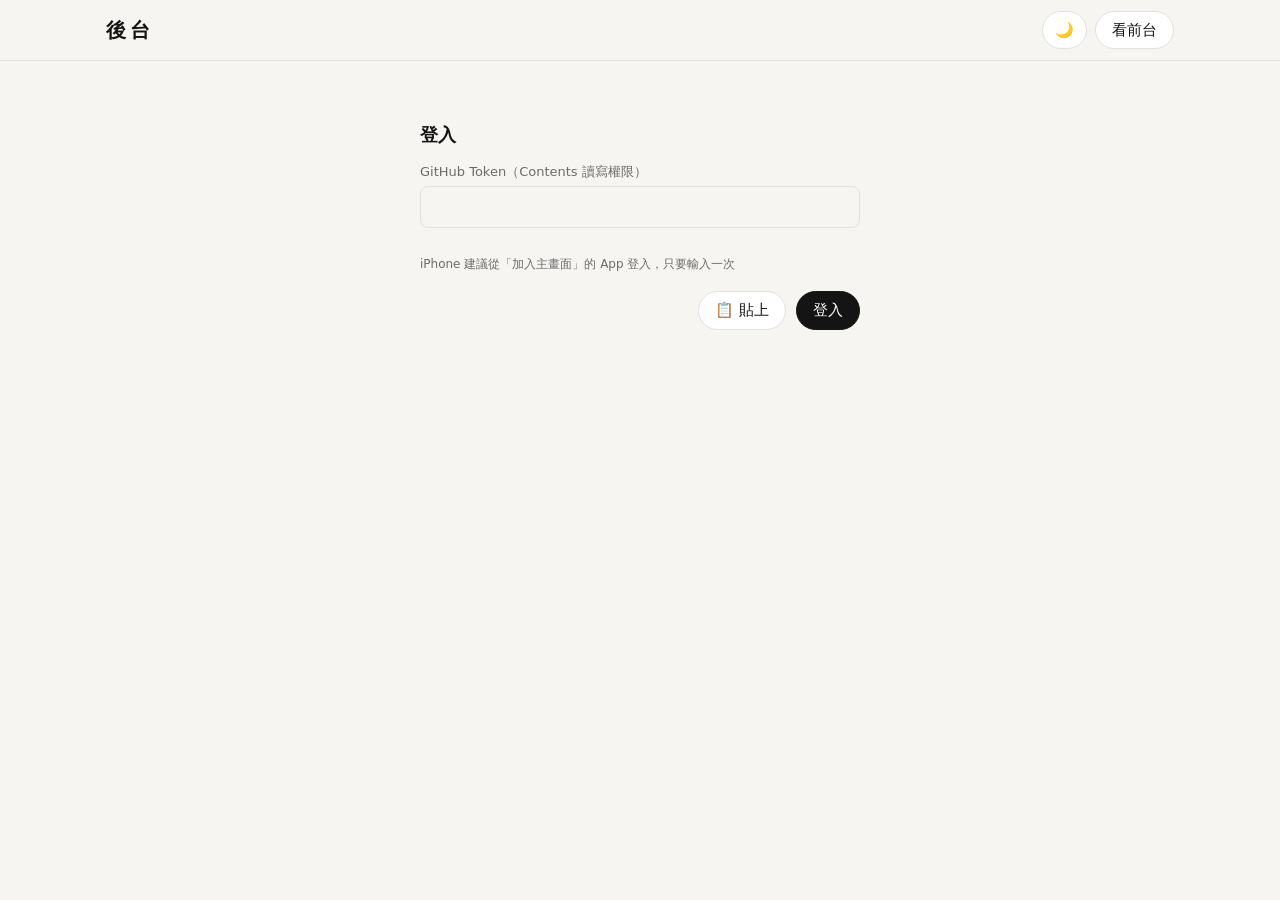
==== commit aac33494: "新增: 熱門標籤(GoatCounter瀏覽數自動+手動)、熱門排序、限時特價倒數(到期自動恢復原價) Co-Authored-By: Claude Opus 5.5 <noreply@anthrop" ====
--- a/admin.html
+++ b/admin.html
@@ -38,6 +38,8 @@
     <div><label>狀態</label><select id="fStatus"><option value="available">可購買</option><option value="reserved">保留中</option><option value="sold">已售出</option></select></div>
     <div><label>售價 (NT$)</label><input id="fPrice" type="number" min="0" inputmode="numeric"></div>
     <div><label>原價（有填才顯示折扣）</label><input id="fOrig" type="number" min="0" inputmode="numeric"></div>
+    <div><label>限時特價結束（要填原價）</label><input id="fSaleEnd" type="datetime-local"></div>
+    <div><label>&nbsp;</label><label style="display:flex;gap:8px;align-items:center;color:var(--fg);margin:8px 0 0"><input type="checkbox" id="fHot"> 🔥 手動標熱門</label></div>
     <div><label>庫存數量</label><input id="fQty" type="number" min="0" inputmode="numeric" value="1"></div>
     <div><label>成本（加密，不公開）</label><input id="fCost" type="number" min="0" inputmode="numeric"></div>
   </div>
@@ -91,7 +93,7 @@
   <label>浮水印文字（留空用 @IG帳號）</label><input id="sWmText">
   <label>下單表單：Google 表單「預先填入」連結（商品欄填 ITEM，留空不顯示下單）</label><input id="sForm" placeholder="https://docs.google.com/forms/d/e/.../viewform?usp=pp_url&entry.123=ITEM">
   <label>瀏覽統計 GoatCounter 代碼（<b>代碼</b>.goatcounter.com）</label><input id="sGc" placeholder="hypeshop">
-  <div id="gcLink" style="font-size:13px;margin-top:4px"></div>
+  <div id="gcLink" style="font-size:13px;margin-top:4px"></div><div style="margin-top:6px"><button type="button" id="viewsBtn" style="padding:4px 12px;font-size:13px">🔥 立即更新熱門</button> <span id="viewsMsg" style="font-size:12px;color:var(--mute)"></span></div>
   <div class="msg" id="sMsg"></div>
   <label>手機登入用</label><div style="display:flex;gap:8px;align-items:center;flex-wrap:wrap"><button type="button" id="copyTok">📋 複製 Token</button><span style="font-size:12px;color:var(--mute)">複製後用 LINE 傳給自己，再貼到手機後台</span></div>
   <div class="row acts"><button type="button" id="logout">登出</button><button type="button" id="sCancel">取消</button><button class="pri" type="submit">儲存</button></div>
@@ -186,7 +188,7 @@
     ${i.photos?.[0]?`<img class="ph" loading="lazy" src="${esc(i.photos[0])}" alt="">`:`<div class="ph"></div>`}
     <input type="checkbox" class="chk" data-chk="${esc(i.id)}"${sel.has(i.id)?" checked":""}>
     <div class="badges">${i.hidden?`<span class="badge" style="background:#6b6b6b">草稿</span>`:""}${s==="sold"?`<span class="badge">SOLD</span>`:s==="reserved"?`<span class="badge reserved">保留中</span>`:""}</div>
-    <div class="meta"><div class="brand">${esc(i.brand)}</div><div class="name">${esc(i.name)}</div><div class="price">${fmt(i.price)}${i.qty>1?` <span class="stock">×${i.qty}</span>`:""}</div>
+    <div class="meta"><div class="brand">${esc(i.brand)}</div><div class="name">${esc(i.name)}</div><div class="price">${fmt(i.price)}${i.qty>1?` <span class="stock">×${i.qty}</span>`:""}</div><div style="font-size:12px;color:var(--mute)">${i.hot?"🔥 ":""}${(data.site.views||{})[i.id]!=null?"👁 "+data.site.views[i.id]:""}${i.saleEnd?` ⏰ 到 ${new Date(i.saleEnd).toLocaleString("zh-TW",{month:"numeric",day:"numeric",hour:"2-digit",minute:"2-digit"})}`:""}</div>
     <select data-st="${esc(i.id)}">${Object.entries(ST).map(([k,v])=>`<option value="${k}"${k===s?" selected":""}>${v}</option>`).join("")}</select></div></div>`}).join("");
   $("empty").hidden=items.length>0;
   for(const id of sel)if(!data.items.some(i=>i.id===id))sel.delete(id);
@@ -218,7 +220,7 @@
   const opt=(l,v)=>`<option value="">—</option>`+[...l,...(v&&!l.includes(v)?[v]:[])].map(c=>`<option value="${esc(c)}">${esc(c)}</option>`).join("");
   $("fGrp").innerHTML=opt(groups().map(g=>g.name),it?.group);$("fGrp").value=it?groupOf(it):"";fillSubs(it?.category);$("fCond").innerHTML=opt(CONDS,it?.condition);
   $("fBrand").value=it?.brand||"";$("fName").value=it?.name||"";$("fSize").value=asCopy?"":it?.size||"";
-  $("fCond").value=it?.condition||"";$("fPrice").value=it?.price??"";$("fOrig").value=it?.origPrice??"";$("fQty").value=asCopy?1:it?.qty??1;
+  $("fCond").value=it?.condition||"";$("fPrice").value=it?.price??"";$("fOrig").value=it?.origPrice??"";$("fSaleEnd").value=it?.saleEnd&&!asCopy?toLocal(it.saleEnd):"";$("fHot").checked=!!it?.hot&&!asCopy;$("fQty").value=asCopy?1:it?.qty??1;
   $("fStatus").value=asCopy?"available":it?status(it):"available";$("fDesc").value=it?.desc||"";$("fHidden").checked=!!it?.hidden&&!asCopy;
   const open=privState==="open";$("fCost").disabled=!open;$("costHint").hidden=open;$("fCost").value=open&&it?priv.costs[it.id]??"":"";
   pending=(it?.photos||[]).map(p=>({path:p,url:p}));$("fPhotos").value="";$("fMsg").textContent=asCopy?"已複製，請修改尺寸等資料後發布":"";drawThumbs();
@@ -262,8 +264,11 @@
 $("form").onsubmit=async e=>{
   e.preventDefault();
   const v={brand:$("fBrand").value.trim(),name:$("fName").value.trim(),group:$("fGrp").value,category:$("fCat").value,size:$("fSize").value.trim(),condition:$("fCond").value,
-    price:num($("fPrice").value),origPrice:num($("fOrig").value),qty:num($("fQty").value)??1,status:$("fStatus").value,desc:$("fDesc").value.trim(),photos:pending.map(p=>p.path),hidden:$("fHidden").checked};
-  if(!v.brand||!v.name)return;$("save").disabled=true;$("fMsg").textContent="儲存中…";
+    price:num($("fPrice").value),origPrice:num($("fOrig").value),saleEnd:$("fSaleEnd").value?new Date($("fSaleEnd").value).getTime():null,hot:$("fHot").checked,qty:num($("fQty").value)??1,status:$("fStatus").value,desc:$("fDesc").value.trim(),photos:pending.map(p=>p.path),hidden:$("fHidden").checked};
+  if(!v.brand||!v.name)return;
+  if(v.saleEnd&&!(v.origPrice>v.price))return $("fMsg").textContent="限時特價要填「原價」，而且原價要高於售價";
+  if(v.saleEnd&&v.saleEnd<=Date.now())return $("fMsg").textContent="特價結束時間要在未來";
+  $("save").disabled=true;$("fMsg").textContent="儲存中…";
   const removed=(editing?.photos||[]).filter(p=>!v.photos.includes(p)),isNewItem=!editing,wasHidden=!!editing?.hidden;let it=editing;
   try{
     if(it){Object.assign(it,v);delete it.sold}else{it={id:Date.now().toString(36),createdAt:Date.now(),...v};data.items.push(it)}
@@ -493,6 +498,24 @@
 $("szSave").onclick=async()=>{const v=$("szText").value.trim(),sc={...(data.site.sizeCharts||{})};v?sc[szGroup]=v:delete sc[szGroup];data.site.sizeCharts=sc;
   $("szSave").disabled=true;try{await save("尺寸表："+szGroup);$("sizeEdDlg").close()}catch(err){$("szMsg").textContent=err.message}$("szSave").disabled=false};
 
+// ---------- 限時特價到期 / 熱門瀏覽數 ----------
+const toLocal=ms=>{const d=new Date(ms-new Date(ms).getTimezoneOffset()*6e4);return d.toISOString().slice(0,16)};
+async function expireSales(){
+  const ex=data.items.filter(i=>i.saleEnd&&Date.now()>=i.saleEnd);if(!ex.length)return;
+  ex.forEach(i=>{if(i.origPrice)i.price=i.origPrice;i.origPrice=null;i.saleEnd=null});
+  try{await save(`限時特價結束，恢復原價：${ex.length} 件`);for(const i of ex)await writePage(i)}catch{}
+}
+async function gcCount(id){const base=`https://${data.site.goatcounter}.goatcounter.com/counter/`;
+  for(const p of [encodeURIComponent("item/"+id),encodeURIComponent("/item/"+id)]){try{const r=await fetch(base+p+".json");if(r.ok){const j=await r.json();return parseInt(String(j.count).replace(/\D/g,""))||0}if(r.status!==404)return null}catch{return null}}return 0}
+async function refreshViews(force){
+  const gc=data.site.goatcounter;if(!gc||!data.items.length)return "noGc";if(!force&&Date.now()-(data.site.viewsAt||0)<6*36e5)return "fresh";
+  const v={};let ok=0;const list=data.items.filter(i=>!i.hidden);
+  for(let k=0;k<list.length;k+=6)await Promise.all(list.slice(k,k+6).map(async i=>{const n=await gcCount(i.id);if(n!=null){v[i.id]=n;ok++}}));
+  if(!ok)return "fail";
+  if(JSON.stringify(v)!==JSON.stringify(data.site.views||{})||force){data.site.views=v;data.site.viewsAt=Date.now();await save("更新熱門瀏覽數").catch(()=>{})}
+  return "ok";
+}
+
 // ---------- 設定 ----------
 $("sGc").oninput=()=>{const v=$("sGc").value.trim();$("gcLink").innerHTML=v?`<a href="https://${esc(v)}.goatcounter.com" target="_blank" rel="noopener">→ 查看瀏覽統計</a>`:`<a href="https://www.goatcounter.com/signup" target="_blank" rel="noopener">→ 免費申請 GoatCounter</a>`};
 $("setBtn").onclick=()=>{const s=data.site;$("sTitle").value=s.title||"";$("sNotice").value=s.notice||"";$("sInfo").value=s.info||"";$("sIg").value=s.ig||"";$("sLine").value=s.line||"";$("sWm").checked=s.watermark!==false;$("sWmText").value=s.wmText||"";
@@ -524,11 +547,13 @@
     formspree:(v=>/^https?:/.test(v)&&!/formspree\.io/.test(v)?v:v.replace(/^.*\/f\//,""))($("sForm").value.trim()),goatcounter:$("sGc").value.trim().toLowerCase().replace(/^https?:\/\//,"").replace(/\.goatcounter\.com.*$/,"")});
   try{await save("更新網站設定");$("setDlg").close()}catch(err){$("sMsg").textContent=err.message}};
 $("copyTok").onclick=async()=>{try{await navigator.clipboard.writeText(token);$("copyTok").textContent="已複製 ✓"}catch{prompt("長按複製這段 Token",token)}setTimeout(()=>$("copyTok").textContent="📋 複製 Token",2000)};
+$("viewsBtn").onclick=async()=>{$("viewsMsg").textContent="更新中…";const r=await refreshViews(true);
+  $("viewsMsg").textContent={ok:"已更新 ✓",noGc:"先填 GoatCounter 代碼並儲存",fail:"讀不到瀏覽數：請到 GoatCounter → Settings 勾選「Allow adding visitor counts on your website」"}[r]||""};
 $("logout").onclick=()=>{ls.set("gh_token","");ls.set("hs_pass","");location.reload()};
 
 async function start(){
   if(!token){$("login").hidden=false;return}
-  try{await load();await loadPriv().catch(()=>{});$("login").hidden=true;$("addBtn").hidden=$("setBtn").hidden=$("tabs").hidden=false;ls.set("gh_token",token);navigator.storage?.persist?.().catch(()=>{});render()}
+  try{await load();await loadPriv().catch(()=>{});$("login").hidden=true;$("addBtn").hidden=$("setBtn").hidden=$("tabs").hidden=false;ls.set("gh_token",token);navigator.storage?.persist?.().catch(()=>{});render();expireSales().then(()=>refreshViews())}
   catch(err){$("login").hidden=false;$("lMsg").textContent="登入失敗："+err.message}
 }
 $("pasteBtn").onclick=async()=>{try{const v=(await navigator.clipboard.readText()).trim();if(v){$("tok").value=v;token=v;start()}}catch{$("tok").focus();$("lMsg").textContent="無法讀取剪貼簿，請長按輸入框貼上"}};
--- a/style.css
+++ b/style.css
@@ -204,3 +204,10 @@
 details>summary.msec{display:flex;justify-content:space-between}
 @media(max-width:600px){dialog.drawer{height:100%;margin:0;border-radius:0 16px 16px 0}}
 .top .search{margin-left:0}
+.badge.hot{background:#e8590c}
+.cd{font-size:12px;font-weight:700;color:var(--danger);font-variant-numeric:tabular-nums}
+.cd.big{font-size:14px;margin-top:4px}
+.badge{white-space:nowrap}
+.badges{flex-wrap:wrap;right:48px}
+.sim .badges,.hscroll .badges{top:6px;left:6px;right:6px;gap:3px}
+.sim .badge,.hscroll .badge{font-size:10px;padding:2px 6px;letter-spacing:.05em}
--- a/style.css
+++ b/style.css
@@ -204,3 +204,10 @@
 details>summary.msec{display:flex;justify-content:space-between}
 @media(max-width:600px){dialog.drawer{height:100%;margin:0;border-radius:0 16px 16px 0}}
 .top .search{margin-left:0}
+.badge.hot{background:#e8590c}
+.cd{font-size:12px;font-weight:700;color:var(--danger);font-variant-numeric:tabular-nums}
+.cd.big{font-size:14px;margin-top:4px}
+.badge{white-space:nowrap}
+.badges{flex-wrap:wrap;right:48px}
+.sim .badges,.hscroll .badges{top:6px;left:6px;right:6px;gap:3px}
+.sim .badge,.hscroll .badge{font-size:10px;padding:2px 6px;letter-spacing:.05em}
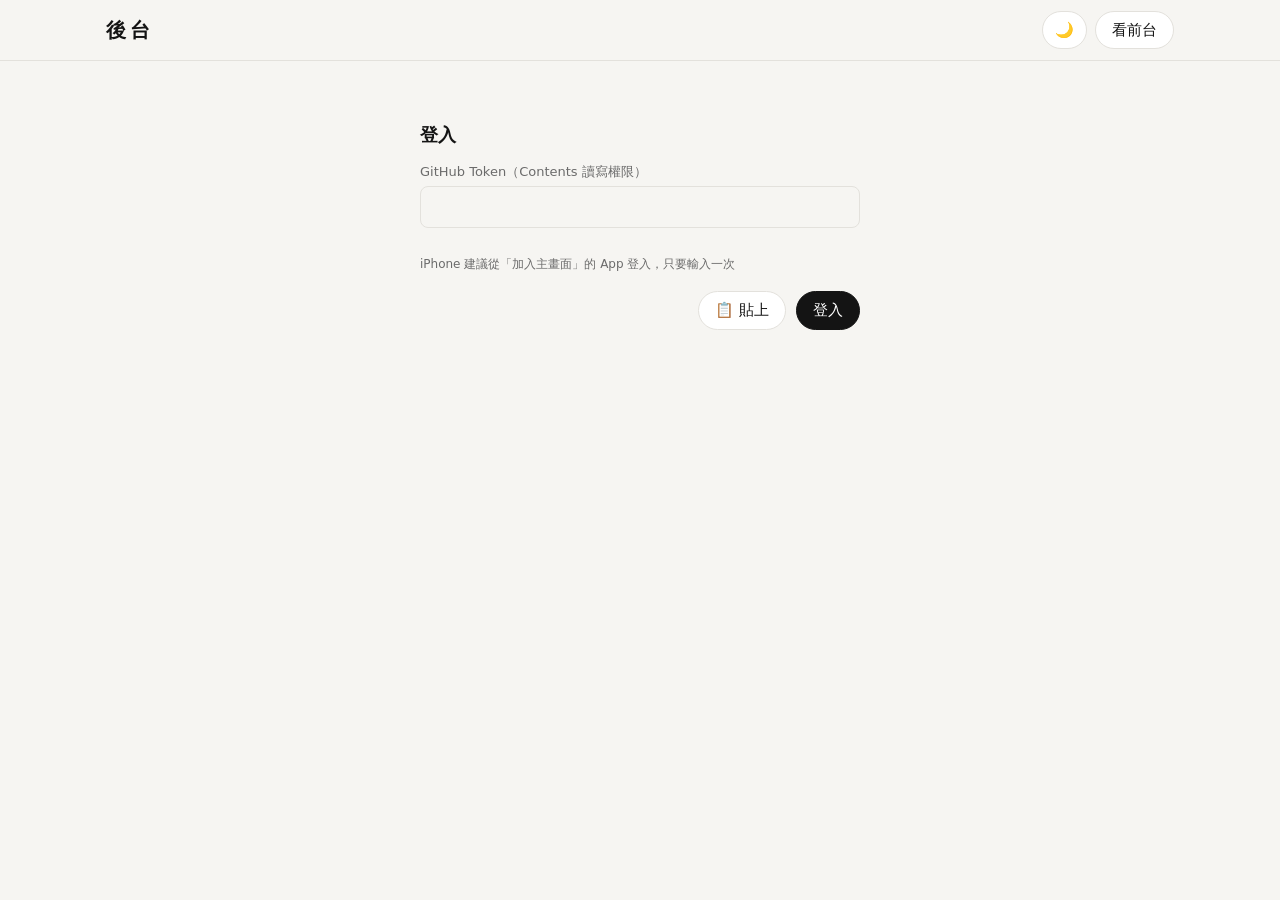
==== commit 8bc0f01f: "優化/除錯/資安: 存檔排隊防衝突、衝突後重存修正、新增失敗不重複、取消時清掉未用照片、縮圖(600px)加速、快取不再無限增長、移除外部GoatCounter程式改用像素計數、銷售密碼改存不可匯出金" ====
--- a/admin.html
+++ b/admin.html
@@ -1,5 +1,5 @@
 <!doctype html>
-<html lang="zh-Hant"><head><meta charset="utf-8"><meta name="viewport" content="width=device-width,initial-scale=1">
+<html lang="zh-Hant"><head><meta charset="utf-8"><meta http-equiv="Content-Security-Policy" content="default-src 'self'; script-src 'self' 'unsafe-inline'; style-src 'self' 'unsafe-inline'; img-src 'self' data: blob:; connect-src 'self' https://api.github.com https://*.goatcounter.com; object-src 'none'; base-uri 'self'; form-action 'self'; manifest-src 'self'; worker-src 'self'"><meta name="referrer" content="no-referrer"><script>if(window.top!==window.self)document.documentElement.style.display="none"</script><meta name="viewport" content="width=device-width,initial-scale=1">
 <meta name="robots" content="noindex"><title>HYPE 後台</title>
 <meta name="theme-color" content="#141414"><meta name="apple-mobile-web-app-capable" content="yes"><meta name="mobile-web-app-capable" content="yes"><meta name="apple-mobile-web-app-status-bar-style" content="black">
 <meta name="apple-mobile-web-app-title" content="HYPE後台"><link rel="manifest" href="admin.webmanifest"><link rel="apple-touch-icon" href="admin-180.png"><link rel="icon" href="admin-192.png">
@@ -128,34 +128,41 @@
 async function putFile(path,content,msg){const s=await shaOf(path);return gh(path,{method:"PUT",body:JSON.stringify({message:msg,content,branch:BRANCH,...(s?{sha:s}:{})})})}
 async function delFile(path){const s=await shaOf(path);if(s)await gh(path,{method:"DELETE",body:JSON.stringify({message:"刪除 "+path,sha:s,branch:BRANCH})}).catch(()=>{})}
 const inUse=p=>data.items.some(i=>(i.photos||[]).includes(p))||Object.values(data.site.logos||{}).includes(p);
-async function cleanup(paths){for(const p of paths)if(!inUse(p))await delFile(p)}
-
+const th=p=>/^img\/\d+-[a-z0-9]+\.jpg$/.test(p)?p.replace(/\.jpg$/,"_t.jpg"):null;
+async function cleanup(paths){for(const p of paths)if(!inUse(p)){await delFile(p);if(th(p))await delFile(th(p))}}
+
+let saveQ=Promise.resolve();const serial=f=>{const p=saveQ.then(f,f);saveQ=p.catch(()=>{});return p};
 async function load(){const f=await gh("data.json");sha=f.sha;data=JSON.parse(utf8b64(f.content));data.site??={};data.items??=[];render()}
-async function save(msg){
+function save(msg){return serial(async()=>{
   try{const r=await gh("data.json",{method:"PUT",body:JSON.stringify({message:msg,content:b64utf8(JSON.stringify(data,null,2)),sha,branch:BRANCH})});sha=r.content.sha;render()}
   catch(e){if(e.status===409){await load();throw new Error("資料已被其他裝置更新，已重新載入，請再操作一次")}throw e}
-}
+})}
 
 // ---------- 加密的銷售資料 (private.json) ----------
 async function deriveKey(pass,salt){const k=await crypto.subtle.importKey("raw",new TextEncoder().encode(pass),"PBKDF2",false,["deriveKey"]);
   return crypto.subtle.deriveKey({name:"PBKDF2",salt,iterations:200000,hash:"SHA-256"},k,{name:"AES-GCM",length:256},false,["encrypt","decrypt"])}
+const kv={db:null,open(){return this.db??=new Promise((res,rej)=>{const r=indexedDB.open("hype",1);r.onupgradeneeded=()=>r.result.createObjectStore("kv");r.onsuccess=()=>res(r.result);r.onerror=()=>rej(r.error)})},
+  async get(k){try{const d=await this.open();return await new Promise(res=>{const q=d.transaction("kv").objectStore("kv").get(k);q.onsuccess=()=>res(q.result);q.onerror=()=>res(undefined)})}catch{return undefined}},
+  async set(k,v){try{const d=await this.open();await new Promise(res=>{const t=d.transaction("kv","readwrite"),o=t.objectStore("kv");v===undefined?o.delete(k):o.put(v,k);t.oncomplete=t.onerror=()=>res()})}catch{}}};
+let privEnv=null;
 async function loadPriv(){
-  try{const f=await gh("private.json");privSha=f.sha;const env=JSON.parse(utf8b64(f.content));privSalt=b64bytes(env.salt);privState="locked";window._env=env;
-    const p=ls.get("hs_pass");if(p)await unlock(p,env).catch(()=>ls.set("hs_pass",""))}
+  try{const f=await gh("private.json");privSha=f.sha;privEnv=JSON.parse(utf8b64(f.content));privSalt=b64bytes(privEnv.salt);privState="locked";
+    let key=await kv.get("privKey");const old=ls.get("hs_pass");if(!key&&old)key=await deriveKey(old,privSalt);ls.set("hs_pass","");
+    if(key)await openWith(key).then(()=>kv.set("privKey",key)).catch(()=>kv.set("privKey"))}
   catch(e){if(e.status===404)privState="none";else throw e}
 }
-async function unlock(pass,env=window._env){
-  const key=await deriveKey(pass,b64bytes(env.salt));
-  const pt=await crypto.subtle.decrypt({name:"AES-GCM",iv:b64bytes(env.iv)},key,b64bytes(env.ct)).catch(()=>{throw new Error("密碼錯誤")});
-  priv=JSON.parse(new TextDecoder().decode(pt));priv.costs??={};priv.sales??=[];privKey=key;privState="open";ls.set("hs_pass",pass);
-}
-async function savePriv(msg){
+async function openWith(key){
+  const pt=await crypto.subtle.decrypt({name:"AES-GCM",iv:b64bytes(privEnv.iv)},key,b64bytes(privEnv.ct)).catch(()=>{throw new Error("密碼錯誤")});
+  priv=JSON.parse(new TextDecoder().decode(pt));priv.costs??={};priv.sales??=[];privKey=key;privState="open";
+}
+async function unlock(pass){const key=await deriveKey(pass,b64bytes(privEnv.salt));await openWith(key);await kv.set("privKey",key)}
+function savePriv(msg){return serial(async()=>{
   const iv=crypto.getRandomValues(new Uint8Array(12)),ct=new Uint8Array(await crypto.subtle.encrypt({name:"AES-GCM",iv},privKey,new TextEncoder().encode(JSON.stringify(priv))));
-  const env={v:1,salt:bytesB64(privSalt),iv:bytesB64(iv),ct:bytesB64(ct)};window._env=env;
+  const env={v:1,salt:bytesB64(privSalt),iv:bytesB64(iv),ct:bytesB64(ct)};privEnv=env;
   try{const r=await gh("private.json",{method:"PUT",body:JSON.stringify({message:msg,content:b64utf8(JSON.stringify(env)),branch:BRANCH,...(privSha?{sha:privSha}:{})})});privSha=r.content.sha}
   catch(e){if(e.status===409){await loadPriv();throw new Error("銷售資料已被其他裝置更新，已重新載入，請再操作一次")}throw e}
-}
-async function createPriv(pass){privSalt=crypto.getRandomValues(new Uint8Array(16));privKey=await deriveKey(pass,privSalt);priv={costs:{},sales:[]};privState="open";ls.set("hs_pass",pass);await savePriv("建立加密銷售資料")}
+})}
+async function createPriv(pass){privSalt=crypto.getRandomValues(new Uint8Array(16));privKey=await deriveKey(pass,privSalt);priv={costs:{},sales:[]};privState="open";await kv.set("privKey",privKey);await savePriv("建立加密銷售資料")}
 
 // ---------- 商品頁 (SEO + 分享預覽) / sitemap ----------
 function productPage(i){
@@ -164,7 +171,7 @@
   const ld={"@context":"https://schema.org","@type":"Product",name:title,brand:{"@type":"Brand",name:i.brand},image:(i.photos||[]).map(p=>BASE+p),description:i.desc||title,url,
     ...(i.price!=null?{offers:{"@type":"Offer",price:i.price,priceCurrency:"TWD",availability:"https://schema.org/"+(s==="sold"?"SoldOut":"InStock"),itemCondition:"https://schema.org/"+(NEWC.includes(i.condition)?"NewCondition":"UsedCondition"),url}}:{})};
   const go=`../#${i.id}`;
-  return `<!doctype html><html lang="zh-Hant"><head><meta charset="utf-8"><meta name="viewport" content="width=device-width,initial-scale=1">
+  return `<!doctype html><html lang="zh-Hant"><head><meta charset="utf-8"><meta http-equiv="Content-Security-Policy" content="default-src 'self'; script-src 'self'; style-src 'self' 'unsafe-inline'; img-src 'self' data:; object-src 'none'; base-uri 'self'; form-action 'none'"><meta name="viewport" content="width=device-width,initial-scale=1">
 <title>${esc(title)} | ${esc(siteT)}</title><meta name="description" content="${esc(d)}"><link rel="canonical" href="${esc(url)}">
 <meta property="og:title" content="${esc(title)}"><meta property="og:description" content="${esc(d)}"><meta property="og:type" content="product"><meta property="og:url" content="${esc(url)}">
 ${img?`<meta property="og:image" content="${esc(img)}"><meta name="twitter:card" content="summary_large_image">`:""}
@@ -185,7 +192,7 @@
   $("brandList").innerHTML=allBrands().map(b=>`<option value="${esc(b)}">`).join("");
   $("sizeList").innerHTML=[...new Set([...SIZES,...items.map(i=>i.size).filter(Boolean)])].map(s=>`<option value="${esc(s)}">`).join("");
   $("grid").innerHTML=items.map(i=>{const s=status(i);return `<div class="card${s==="sold"?" sold":""}" data-id="${esc(i.id)}">
-    ${i.photos?.[0]?`<img class="ph" loading="lazy" src="${esc(i.photos[0])}" alt="">`:`<div class="ph"></div>`}
+    ${i.photos?.[0]?`<img class="ph" loading="lazy" decoding="async" src="${esc(th(i.photos[0])||i.photos[0])}" data-full="${esc(i.photos[0])}" alt="">`:`<div class="ph"></div>`}
     <input type="checkbox" class="chk" data-chk="${esc(i.id)}"${sel.has(i.id)?" checked":""}>
     <div class="badges">${i.hidden?`<span class="badge" style="background:#6b6b6b">草稿</span>`:""}${s==="sold"?`<span class="badge">SOLD</span>`:s==="reserved"?`<span class="badge reserved">保留中</span>`:""}</div>
     <div class="meta"><div class="brand">${esc(i.brand)}</div><div class="name">${esc(i.name)}</div><div class="price">${fmt(i.price)}${i.qty>1?` <span class="stock">×${i.qty}</span>`:""}</div><div style="font-size:12px;color:var(--mute)">${i.hot?"🔥 ":""}${(data.site.views||{})[i.id]!=null?"👁 "+data.site.views[i.id]:""}${i.saleEnd?` ⏰ 到 ${new Date(i.saleEnd).toLocaleString("zh-TW",{month:"numeric",day:"numeric",hour:"2-digit",minute:"2-digit"})}`:""}</div>
@@ -198,7 +205,7 @@
 $("grid").onclick=e=>{if(e.target.closest("select,.chk"))return;const c=e.target.closest(".card");if(c)openForm(data.items.find(i=>i.id===c.dataset.id))};
 $("grid").onchange=async e=>{
   const c=e.target.closest("[data-chk]");if(c){c.checked?sel.add(c.dataset.chk):sel.delete(c.dataset.chk);render();return}
-  const sl=e.target.closest("[data-st]");if(!sl)return;const it=data.items.find(i=>i.id===sl.dataset.st),old=status(it);
+  const sl=e.target.closest("[data-st]");if(!sl)return;const it=data.items.find(i=>i.id===sl.dataset.st);if(!it)return render();const old=status(it);
   sl.disabled=true;it.status=sl.value;delete it.sold;
   try{await save(ST[it.status]+"："+it.name);writePage(it)}catch(err){it.status=old;alert(err.message);render()}
 };
@@ -236,6 +243,7 @@
 $("thumbs").ondragend=()=>{dragK=null;drawThumbs()};
 $("addBtn").onclick=()=>openForm();
 $("cancel").onclick=()=>$("formDlg").close();
+$("formDlg").addEventListener("close",()=>{const f=[...fresh];fresh=new Set();if(f.length)cleanup(f)});
 $("dup").onclick=()=>openForm(editing,true);
 
 function shrink(file,{max=1600,type="image/jpeg",wm=""}={}){return new Promise(res=>{
@@ -247,15 +255,16 @@
     URL.revokeObjectURL(u);c.toBlob(b=>res(b),type,.85)};
   img.onerror=()=>{URL.revokeObjectURL(u);res(null)};img.src=u;})}
 const wmText=()=>data.site.watermark===false?"":(data.site.wmText||(data.site.ig?"@"+data.site.ig:""));
-async function uploadImg(blob,prefix,ext){const path=`img/${prefix}${Date.now()}-${Math.random().toString(36).slice(2,8)}.${ext}`;
+async function uploadImg(blob,prefix,ext,path){path??=`img/${prefix}${Date.now()}-${Math.random().toString(36).slice(2,8)}.${ext}`;
   await gh(path,{method:"PUT",body:JSON.stringify({message:"上傳圖片",content:await blobB64(blob),branch:BRANCH})});return path}
+let fresh=new Set();
 
 $("fPhotos").onchange=async e=>{
   const files=[...e.target.files];if(!files.length)return;$("save").disabled=true;let n=0;
   for(const f of files){
     $("fMsg").textContent=`上傳中 ${++n}/${files.length}…`;
-    const b=await shrink(f,{wm:wmText()});if(!b){$("fMsg").textContent="無法讀取：「"+f.name+"」";continue}
-    try{const path=await uploadImg(b,"","jpg");pending.push({path,url:URL.createObjectURL(b)});drawThumbs()}
+    const b=await shrink(f,{wm:wmText()}),t=await shrink(f,{max:600,wm:wmText()});if(!b){$("fMsg").textContent="無法讀取：「"+f.name+"」";continue}
+    try{const path=await uploadImg(b,"","jpg");fresh.add(path);if(t)await uploadImg(t,"","jpg",th(path)).catch(()=>{});pending.push({path,url:URL.createObjectURL(b)});drawThumbs()}
     catch(err){$("fMsg").textContent="上傳失敗："+err.message}
   }
   if($("fMsg").textContent.startsWith("上傳中"))$("fMsg").textContent="";$("save").disabled=false;e.target.value="";
@@ -269,19 +278,21 @@
   if(v.saleEnd&&!(v.origPrice>v.price))return $("fMsg").textContent="限時特價要填「原價」，而且原價要高於售價";
   if(v.saleEnd&&v.saleEnd<=Date.now())return $("fMsg").textContent="特價結束時間要在未來";
   $("save").disabled=true;$("fMsg").textContent="儲存中…";
-  const removed=(editing?.photos||[]).filter(p=>!v.photos.includes(p)),isNewItem=!editing,wasHidden=!!editing?.hidden;let it=editing;
+  let it=editing&&data.items.find(i=>i.id===editing.id);
+  if(editing&&!it){$("save").disabled=false;return $("fMsg").textContent="這件商品已被刪除，請關閉視窗"}
+  const removed=(it?.photos||[]).filter(p=>!v.photos.includes(p)),isNewItem=!it,wasHidden=!!it?.hidden;
   try{
     if(it){Object.assign(it,v);delete it.sold}else{it={id:Date.now().toString(36),createdAt:Date.now(),...v};data.items.push(it)}
     data.site.brands=allBrands();
     await save((editing?"編輯：":"發布：")+v.name);
     if(privState==="open"){const c=num($("fCost").value);if((priv.costs[it.id]??null)!==c){c==null?delete priv.costs[it.id]:priv.costs[it.id]=c;await savePriv("更新成本")}}
-    $("formDlg").close();await writePage(it);if(isNewItem||wasHidden!==!!it.hidden)await writeSitemap();await cleanup(removed);
-  }catch(err){$("fMsg").textContent="儲存失敗："+err.message}
+    editing=it;$("formDlg").close();await writePage(it);if(isNewItem||wasHidden!==!!it.hidden)await writeSitemap();await cleanup(removed);
+  }catch(err){if(isNewItem)data.items=data.items.filter(x=>x!==it);$("fMsg").textContent="儲存失敗："+err.message}
   $("save").disabled=false;
 };
 $("del").onclick=async()=>{
   if(!editing||!confirm("確定刪除「"+editing.name+"」？"))return;
-  const it=editing;data.items=data.items.filter(i=>i!==it);
+  const it=data.items.find(i=>i.id===editing.id);if(!it)return $("formDlg").close();data.items=data.items.filter(i=>i!==it);
   try{await save("刪除："+it.name);$("formDlg").close();await delFile("p/"+it.id+".html");await cleanup(it.photos||[]);await writeSitemap()}
   catch(err){data.items.push(it);$("fMsg").textContent="刪除失敗："+err.message}
 };
@@ -296,7 +307,7 @@
 };
 $("saleCancel").onclick=()=>$("saleDlg").close();
 $("saleForm").onsubmit=async e=>{
-  e.preventDefault();const it=saleFor,q=Math.max(1,num($("sQty").value)||1);
+  e.preventDefault();const it=data.items.find(i=>i.id===saleFor.id);if(!it){$("saleMsg").textContent="這件商品已被刪除";return}const q=Math.max(1,num($("sQty").value)||1);
   const rec={id:Date.now().toString(36),itemId:it.id,brand:it.brand,name:it.name,size:it.size||"",qty:q,price:num($("sPrice").value)||0,cost:num($("sCost").value),date:$("sDate").value,buyer:$("sBuyer").value.trim(),note:$("sNote").value.trim()};
   try{priv.sales.push(rec);if(rec.cost!=null&&priv.costs[it.id]==null)priv.costs[it.id]=rec.cost;await savePriv("成交："+it.name)}
   catch(err){priv.sales.pop();$("saleMsg").textContent=err.message;return}
@@ -332,7 +343,7 @@
     ${S.map(s=>`<tr><td>${esc(s.date)}</td><td>${esc(s.brand+" "+s.name)}${s.size?" / "+esc(s.size):""}${s.note?`<div style="font-size:12px;color:var(--mute)">${esc(s.note)}</div>`:""}</td><td class="n">${s.qty}</td><td class="n">${fmt(rev(s))}</td><td class="n">${s.cost!=null?fmt(cost(s)):"—"}</td><td class="n">${s.cost!=null?fmt(rev(s)-cost(s)):"—"}</td><td>${esc(s.buyer)}</td><td><button class="danger" data-rmsale="${esc(s.id)}" style="padding:3px 10px">刪</button></td></tr>`).join("")}</table></div>`;
   drawCharts(S,rev,cost);
   $("csvSales").onclick=()=>csv("sales",[["日期","品牌","商品","尺寸","數量","成交單價","單件成本","營收","利潤","買家","備註"],...S.map(s=>[s.date,s.brand,s.name,s.size,s.qty,s.price,s.cost??"",rev(s),s.cost!=null?rev(s)-cost(s):"",s.buyer,s.note])]);
-  $("lock").onclick=()=>{ls.set("hs_pass","");priv=null;privKey=null;privState="locked";render()};
+  $("lock").onclick=()=>{kv.set("privKey");priv=null;privKey=null;privState="locked";render()};
   P.querySelectorAll("[data-rmsale]").forEach(b=>b.onclick=async()=>{if(!confirm("刪除這筆成交紀錄？（不會改回庫存）"))return;const old=priv.sales;priv.sales=priv.sales.filter(s=>s.id!==b.dataset.rmsale);
     try{await savePriv("刪除成交紀錄");render()}catch(err){priv.sales=old;alert(err.message)}});
 }
@@ -369,7 +380,7 @@
 
 // ---------- CSV ----------
 function csv(name,rows){
-  const t="\ufeff"+rows.map(r=>r.map(v=>{v=String(v??"");return /[",\n]/.test(v)?`"${v.replace(/"/g,'""')}"`:v}).join(",")).join("\r\n");
+  const t="\ufeff"+rows.map(r=>r.map(v=>{if(typeof v!=="number"&&/^[=+\-@\t\r]/.test(String(v??"")))v="'"+v;v=String(v??"");return /[",\n]/.test(v)?`"${v.replace(/"/g,'""')}"`:v}).join(",")).join("\r\n");
   const a=document.createElement("a");a.href=URL.createObjectURL(new Blob([t],{type:"text/csv"}));a.download=`${name}-${new Date().toISOString().slice(0,10)}.csv`;a.click();setTimeout(()=>URL.revokeObjectURL(a.href),1000);
 }
 $("csvItems").onclick=()=>{const o=privState==="open";csv("items",[["ID","品牌","商品","大分類","小分類","尺寸","狀況","狀態","售價","原價","庫存",...(o?["成本"]:[]),"上架日期","照片數","連結"],
@@ -549,7 +560,7 @@
 $("copyTok").onclick=async()=>{try{await navigator.clipboard.writeText(token);$("copyTok").textContent="已複製 ✓"}catch{prompt("長按複製這段 Token",token)}setTimeout(()=>$("copyTok").textContent="📋 複製 Token",2000)};
 $("viewsBtn").onclick=async()=>{$("viewsMsg").textContent="更新中…";const r=await refreshViews(true);
   $("viewsMsg").textContent={ok:"已更新 ✓",noGc:"先填 GoatCounter 代碼並儲存",fail:"讀不到瀏覽數：請到 GoatCounter → Settings 勾選「Allow adding visitor counts on your website」"}[r]||""};
-$("logout").onclick=()=>{ls.set("gh_token","");ls.set("hs_pass","");location.reload()};
+$("logout").onclick=async()=>{ls.set("gh_token","");ls.set("hs_pass","");await kv.set("privKey");location.reload()};
 
 async function start(){
   if(!token){$("login").hidden=false;return}
@@ -558,6 +569,7 @@
 }
 $("pasteBtn").onclick=async()=>{try{const v=(await navigator.clipboard.readText()).trim();if(v){$("tok").value=v;token=v;start()}}catch{$("tok").focus();$("lMsg").textContent="無法讀取剪貼簿，請長按輸入框貼上"}};
 $("loginBtn").onclick=()=>{token=$("tok").value.trim();if(token)start()};
+document.addEventListener("error",e=>{const im=e.target;if(im.tagName==="IMG"&&im.dataset.full&&im.src.indexOf(im.dataset.full)<0)im.src=im.dataset.full},true);
 start();
 if("serviceWorker"in navigator)navigator.serviceWorker.register("sw.js").catch(()=>{});
 </script>
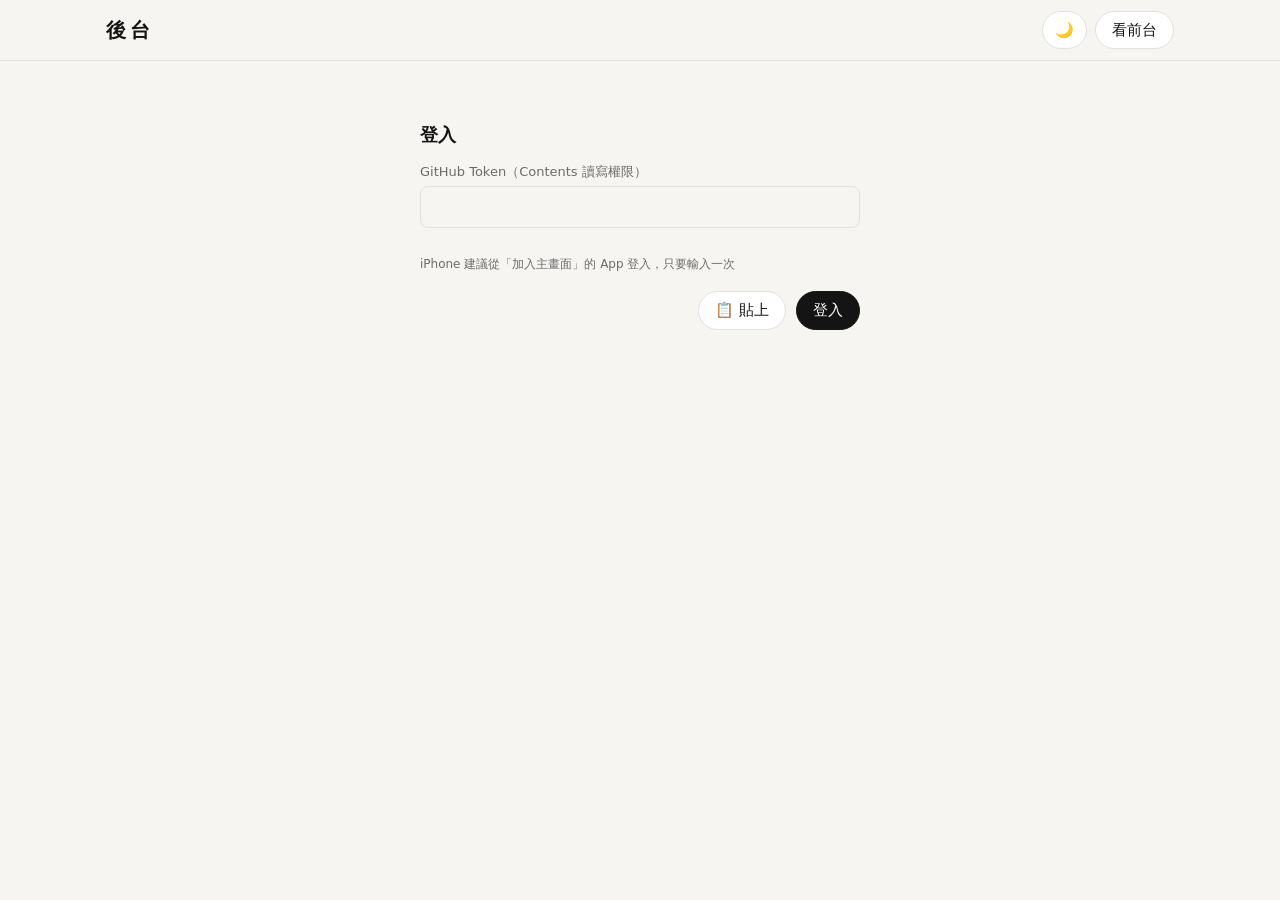
==== commit c60d998a: "後台記錄發布者: 顯示登入帳號、商品/成交記錄發布者與最後編輯者、依發布者篩選、CSV 加發布者欄 Co-Authored-By: Claude Opus 5.5 <noreply@anthropic" ====
--- a/admin.html
+++ b/admin.html
@@ -6,7 +6,7 @@
 <script src="theme.js"></script><link rel="stylesheet" href="style.css"></head>
 <body>
 <header><div class="wrap">
-  <div class="top"><h1>後台</h1>
+  <div class="top"><h1>後台 <small id="me" style="font-size:13px;font-weight:500;color:var(--mute);letter-spacing:0"></small></h1>
     <div style="display:flex;gap:8px;flex-wrap:wrap;justify-content:flex-end"><button class="themeBtn" type="button">🌙</button><a class="btn" href="./" target="_blank">看前台</a><button id="setBtn" hidden>設定</button><button class="pri" id="addBtn" hidden>＋ 發布</button></div>
   </div>
   <div class="tabs" id="tabs" hidden><button data-tab="items" class="on">商品</button><button data-tab="brands">品牌</button><button data-tab="cats">分類</button><button data-tab="sales">銷售紀錄</button><span style="flex:1"></span><button id="csvItems">匯出商品 CSV</button></div>
@@ -19,7 +19,7 @@
     <div style="font-size:12px;color:var(--mute);margin-top:6px">iPhone 建議從「加入主畫面」的 App 登入，只要輸入一次</div>
     <div class="row"><button type="button" id="pasteBtn">📋 貼上</button><button class="pri" id="loginBtn">登入</button></div>
   </div>
-  <section id="pItems"><div class="grid" id="grid"></div><div class="empty" id="empty" hidden>還沒有商品，按「＋ 發布」</div></section>
+  <section id="pItems"><div class="filters" id="byBar" hidden style="padding-top:12px"><select id="byF"></select></div><div class="grid" id="grid"></div><div class="empty" id="empty" hidden>還沒有商品，按「＋ 發布」</div></section>
   <section id="pBrands" hidden></section>
   <section id="pCats" hidden></section>
   <section id="pSales" hidden></section>
@@ -111,6 +111,7 @@
 const status=i=>i.status||(i.sold?"sold":"available");
 const ls={get(k){try{return localStorage.getItem(k)||""}catch{return ""}},set(k,v){try{v?localStorage.setItem(k,v):localStorage.removeItem(k)}catch{}}};
 let token=ls.get("gh_token"),data={site:{},items:[]},sha=null,editing=null,pending=[],sel=new Set(),tab="items";
+let me="",byF="";
 let priv=null,privSha=null,privState="none",privKey=null,privSalt=null;
 
 // ---------- GitHub ----------
@@ -188,14 +189,17 @@
 
 // ---------- 商品列表 ----------
 function render(){
-  const items=[...data.items].sort((a,b)=>(b.createdAt||0)-(a.createdAt||0));
+  const who=[...new Set(data.items.map(i=>i.by||""))];
+  $("byBar").hidden=who.length<2&&!who.some(w=>w&&w!==me);
+  $("byF").innerHTML=`<option value="">全部發布者（${data.items.length}）</option>`+(me?`<option value="@me">只看我發的（${data.items.filter(i=>i.by===me).length}）</option>`:"")+who.filter(w=>w!==me).map(w=>`<option value="${esc(w)}">${w?"@"+esc(w):"未記錄"}（${data.items.filter(i=>(i.by||"")===w).length}）</option>`).join("");$("byF").value=byF;if($("byF").value!==byF){byF="";$("byF").value=""}
+  const items=[...data.items].filter(i=>!byF||(byF==="@me"?i.by===me:(i.by||"")===byF)).sort((a,b)=>(b.createdAt||0)-(a.createdAt||0));
   $("brandList").innerHTML=allBrands().map(b=>`<option value="${esc(b)}">`).join("");
   $("sizeList").innerHTML=[...new Set([...SIZES,...items.map(i=>i.size).filter(Boolean)])].map(s=>`<option value="${esc(s)}">`).join("");
   $("grid").innerHTML=items.map(i=>{const s=status(i);return `<div class="card${s==="sold"?" sold":""}" data-id="${esc(i.id)}">
     ${i.photos?.[0]?`<img class="ph" loading="lazy" decoding="async" src="${esc(th(i.photos[0])||i.photos[0])}" data-full="${esc(i.photos[0])}" alt="">`:`<div class="ph"></div>`}
     <input type="checkbox" class="chk" data-chk="${esc(i.id)}"${sel.has(i.id)?" checked":""}>
     <div class="badges">${i.hidden?`<span class="badge" style="background:#6b6b6b">草稿</span>`:""}${s==="sold"?`<span class="badge">SOLD</span>`:s==="reserved"?`<span class="badge reserved">保留中</span>`:""}</div>
-    <div class="meta"><div class="brand">${esc(i.brand)}</div><div class="name">${esc(i.name)}</div><div class="price">${fmt(i.price)}${i.qty>1?` <span class="stock">×${i.qty}</span>`:""}</div><div style="font-size:12px;color:var(--mute)">${i.hot?"🔥 ":""}${(data.site.views||{})[i.id]!=null?"👁 "+data.site.views[i.id]:""}${i.saleEnd?` ⏰ 到 ${new Date(i.saleEnd).toLocaleString("zh-TW",{month:"numeric",day:"numeric",hour:"2-digit",minute:"2-digit"})}`:""}</div>
+    <div class="meta"><div class="brand">${esc(i.brand)}</div><div class="name">${esc(i.name)}</div><div class="price">${fmt(i.price)}${i.qty>1?` <span class="stock">×${i.qty}</span>`:""}</div><div style="font-size:12px;color:var(--mute)">${i.by?`👤 ${esc(i.by)} `:""}${i.hot?"🔥 ":""}${(data.site.views||{})[i.id]!=null?"👁 "+data.site.views[i.id]:""}${i.saleEnd?` ⏰ 到 ${new Date(i.saleEnd).toLocaleString("zh-TW",{month:"numeric",day:"numeric",hour:"2-digit",minute:"2-digit"})}`:""}</div>
     <select data-st="${esc(i.id)}">${Object.entries(ST).map(([k,v])=>`<option value="${k}"${k===s?" selected":""}>${v}</option>`).join("")}</select></div></div>`}).join("");
   $("empty").hidden=items.length>0;
   for(const id of sel)if(!data.items.some(i=>i.id===id))sel.delete(id);
@@ -282,7 +286,7 @@
   if(editing&&!it){$("save").disabled=false;return $("fMsg").textContent="這件商品已被刪除，請關閉視窗"}
   const removed=(it?.photos||[]).filter(p=>!v.photos.includes(p)),isNewItem=!it,wasHidden=!!it?.hidden;
   try{
-    if(it){Object.assign(it,v);delete it.sold}else{it={id:Date.now().toString(36),createdAt:Date.now(),...v};data.items.push(it)}
+    if(it){Object.assign(it,v);delete it.sold}else{it={id:Date.now().toString(36),createdAt:Date.now(),by:me||undefined,...v};data.items.push(it)}if(isNewItem===false&&me)it.editedBy=me;
     data.site.brands=allBrands();
     await save((editing?"編輯：":"發布：")+v.name);
     if(privState==="open"){const c=num($("fCost").value);if((priv.costs[it.id]??null)!==c){c==null?delete priv.costs[it.id]:priv.costs[it.id]=c;await savePriv("更新成本")}}
@@ -308,7 +312,7 @@
 $("saleCancel").onclick=()=>$("saleDlg").close();
 $("saleForm").onsubmit=async e=>{
   e.preventDefault();const it=data.items.find(i=>i.id===saleFor.id);if(!it){$("saleMsg").textContent="這件商品已被刪除";return}const q=Math.max(1,num($("sQty").value)||1);
-  const rec={id:Date.now().toString(36),itemId:it.id,brand:it.brand,name:it.name,size:it.size||"",qty:q,price:num($("sPrice").value)||0,cost:num($("sCost").value),date:$("sDate").value,buyer:$("sBuyer").value.trim(),note:$("sNote").value.trim()};
+  const rec={id:Date.now().toString(36),by:me||undefined,itemId:it.id,brand:it.brand,name:it.name,size:it.size||"",qty:q,price:num($("sPrice").value)||0,cost:num($("sCost").value),date:$("sDate").value,buyer:$("sBuyer").value.trim(),note:$("sNote").value.trim()};
   try{priv.sales.push(rec);if(rec.cost!=null&&priv.costs[it.id]==null)priv.costs[it.id]=rec.cost;await savePriv("成交："+it.name)}
   catch(err){priv.sales.pop();$("saleMsg").textContent=err.message;return}
   it.qty=Math.max(0,(it.qty??1)-q);if(it.qty===0){it.status="sold";delete it.sold}
@@ -340,9 +344,9 @@
     ${Object.keys(byM).sort().reverse().map(k=>{const x=sum(byM[k]);return `<tr><td>${k}</td><td class="n">${x.n}</td><td class="n">${fmt(x.r)}</td><td class="n">${fmt(x.c)}</td><td class="n">${fmt(x.r-x.c)}</td><td class="n">${x.r?Math.round((x.r-x.c)/x.r*100):0}%</td></tr>`}).join("")||`<tr><td colspan="6" style="color:var(--mute)">還沒有成交紀錄（在商品編輯頁按「記錄成交」）</td></tr>`}</table></div>
     <div class="panel"><div style="display:flex;justify-content:space-between;align-items:center"><b>成交明細</b><span><button id="csvSales">匯出 CSV</button> <button id="lock">鎖定</button></span></div>
     <table><tr><th>日期</th><th>商品</th><th class="n">數量</th><th class="n">成交</th><th class="n">成本</th><th class="n">利潤</th><th>買家</th><th></th></tr>
-    ${S.map(s=>`<tr><td>${esc(s.date)}</td><td>${esc(s.brand+" "+s.name)}${s.size?" / "+esc(s.size):""}${s.note?`<div style="font-size:12px;color:var(--mute)">${esc(s.note)}</div>`:""}</td><td class="n">${s.qty}</td><td class="n">${fmt(rev(s))}</td><td class="n">${s.cost!=null?fmt(cost(s)):"—"}</td><td class="n">${s.cost!=null?fmt(rev(s)-cost(s)):"—"}</td><td>${esc(s.buyer)}</td><td><button class="danger" data-rmsale="${esc(s.id)}" style="padding:3px 10px">刪</button></td></tr>`).join("")}</table></div>`;
+    ${S.map(s=>`<tr><td>${esc(s.date)}</td><td>${esc(s.brand+" "+s.name)}${s.size?" / "+esc(s.size):""}${s.note?`<div style="font-size:12px;color:var(--mute)">${esc(s.note)}</div>`:""}</td><td class="n">${s.qty}</td><td class="n">${fmt(rev(s))}</td><td class="n">${s.cost!=null?fmt(cost(s)):"—"}</td><td class="n">${s.cost!=null?fmt(rev(s)-cost(s)):"—"}</td><td>${esc(s.buyer)}${s.by?`<div style="font-size:11px;color:var(--mute)">👤 ${esc(s.by)}</div>`:""}</td><td><button class="danger" data-rmsale="${esc(s.id)}" style="padding:3px 10px">刪</button></td></tr>`).join("")}</table></div>`;
   drawCharts(S,rev,cost);
-  $("csvSales").onclick=()=>csv("sales",[["日期","品牌","商品","尺寸","數量","成交單價","單件成本","營收","利潤","買家","備註"],...S.map(s=>[s.date,s.brand,s.name,s.size,s.qty,s.price,s.cost??"",rev(s),s.cost!=null?rev(s)-cost(s):"",s.buyer,s.note])]);
+  $("csvSales").onclick=()=>csv("sales",[["日期","品牌","商品","尺寸","數量","成交單價","單件成本","營收","利潤","買家","備註","登記者"],...S.map(s=>[s.date,s.brand,s.name,s.size,s.qty,s.price,s.cost??"",rev(s),s.cost!=null?rev(s)-cost(s):"",s.buyer,s.note,s.by||""])]);
   $("lock").onclick=()=>{kv.set("privKey");priv=null;privKey=null;privState="locked";render()};
   P.querySelectorAll("[data-rmsale]").forEach(b=>b.onclick=async()=>{if(!confirm("刪除這筆成交紀錄？（不會改回庫存）"))return;const old=priv.sales;priv.sales=priv.sales.filter(s=>s.id!==b.dataset.rmsale);
     try{await savePriv("刪除成交紀錄");render()}catch(err){priv.sales=old;alert(err.message)}});
@@ -383,8 +387,8 @@
   const t="\ufeff"+rows.map(r=>r.map(v=>{if(typeof v!=="number"&&/^[=+\-@\t\r]/.test(String(v??"")))v="'"+v;v=String(v??"");return /[",\n]/.test(v)?`"${v.replace(/"/g,'""')}"`:v}).join(",")).join("\r\n");
   const a=document.createElement("a");a.href=URL.createObjectURL(new Blob([t],{type:"text/csv"}));a.download=`${name}-${new Date().toISOString().slice(0,10)}.csv`;a.click();setTimeout(()=>URL.revokeObjectURL(a.href),1000);
 }
-$("csvItems").onclick=()=>{const o=privState==="open";csv("items",[["ID","品牌","商品","大分類","小分類","尺寸","狀況","狀態","售價","原價","庫存",...(o?["成本"]:[]),"上架日期","照片數","連結"],
-  ...data.items.map(i=>[i.id,i.brand,i.name,groupOf(i),i.category,i.size,i.condition,ST[status(i)],i.price??"",i.origPrice??"",i.qty??1,...(o?[priv.costs[i.id]??""]:[]),new Date(i.createdAt||0).toISOString().slice(0,10),(i.photos||[]).length,BASE+"p/"+i.id+".html"])])};
+$("csvItems").onclick=()=>{const o=privState==="open";csv("items",[["ID","品牌","商品","大分類","小分類","尺寸","狀況","狀態","售價","原價","庫存",...(o?["成本"]:[]),"上架日期","發布者","照片數","連結"],
+  ...data.items.map(i=>[i.id,i.brand,i.name,groupOf(i),i.category,i.size,i.condition,ST[status(i)],i.price??"",i.origPrice??"",i.qty??1,...(o?[priv.costs[i.id]??""]:[]),new Date(i.createdAt||0).toISOString().slice(0,10),i.by||"",(i.photos||[]).length,BASE+"p/"+i.id+".html"])])};
 
 // ---------- IG 貼文圖 ----------
 function loadImg(src){return new Promise((res,rej)=>{const i=new Image();i.onload=()=>res(i);i.onerror=rej;i.src=src})}
@@ -564,12 +568,14 @@
 
 async function start(){
   if(!token){$("login").hidden=false;return}
-  try{await load();await loadPriv().catch(()=>{});$("login").hidden=true;$("addBtn").hidden=$("setBtn").hidden=$("tabs").hidden=false;ls.set("gh_token",token);navigator.storage?.persist?.().catch(()=>{});render();expireSales().then(()=>refreshViews())}
+  try{const u=await fetch("https://api.github.com/user",{headers:{Authorization:"Bearer "+token,Accept:"application/vnd.github+json"},cache:"no-store"}).then(r=>r.ok?r.json():null).catch(()=>null);me=u?.login||"";$("me").textContent=me?"@"+me:"";
+    await load();await loadPriv().catch(()=>{});$("login").hidden=true;$("addBtn").hidden=$("setBtn").hidden=$("tabs").hidden=false;ls.set("gh_token",token);navigator.storage?.persist?.().catch(()=>{});render();expireSales().then(()=>refreshViews())}
   catch(err){$("login").hidden=false;$("lMsg").textContent="登入失敗："+err.message}
 }
 $("pasteBtn").onclick=async()=>{try{const v=(await navigator.clipboard.readText()).trim();if(v){$("tok").value=v;token=v;start()}}catch{$("tok").focus();$("lMsg").textContent="無法讀取剪貼簿，請長按輸入框貼上"}};
 $("loginBtn").onclick=()=>{token=$("tok").value.trim();if(token)start()};
 document.addEventListener("error",e=>{const im=e.target;if(im.tagName==="IMG"&&im.dataset.full&&im.src.indexOf(im.dataset.full)<0)im.src=im.dataset.full},true);
+$("byF").onchange=()=>{byF=$("byF").value;render()};
 start();
 if("serviceWorker"in navigator)navigator.serviceWorker.register("sw.js").catch(()=>{});
 </script>
